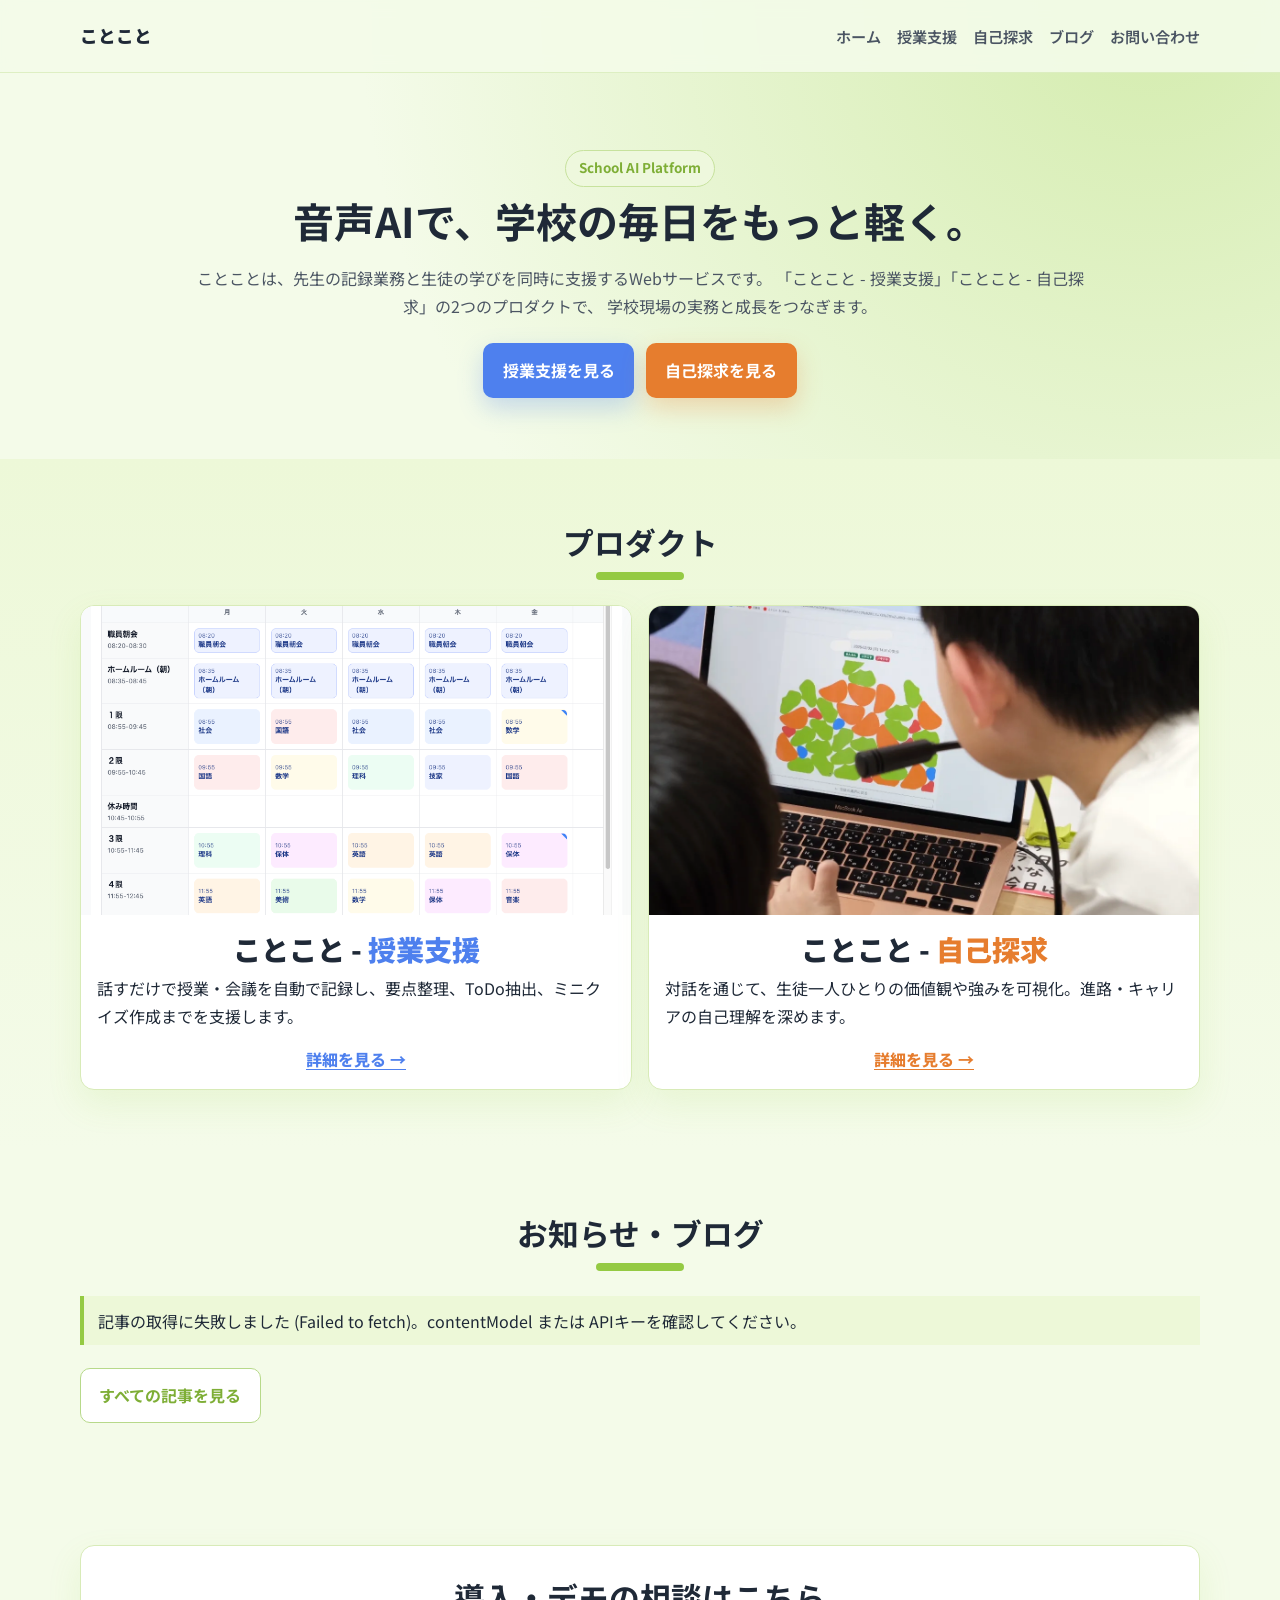
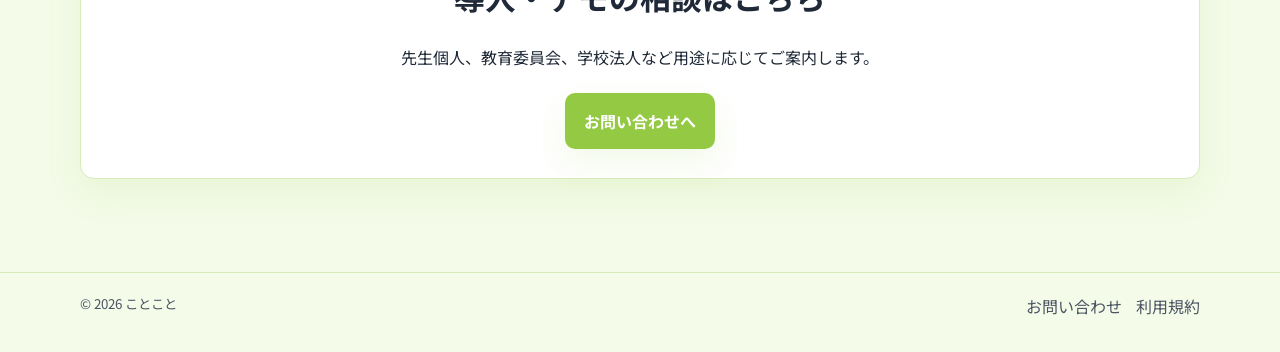
==== index.html @ 20819197 "イラストを埋め込み" ====
<!DOCTYPE html>
<html lang="ja">
  <head>
    <meta charset="UTF-8" />
    <meta name="viewport" content="width=device-width, initial-scale=1.0" />
    <title>ことこと | 音声AIによる学校・授業支援</title>
    <meta
      name="description"
      content="ことことは、学校・授業運営を支援する音声AIサービスです。授業支援と自己探求の2つのプロダクトを提供しています。"
    />
    <link rel="preconnect" href="https://fonts.googleapis.com" />
    <link rel="preconnect" href="https://fonts.gstatic.com" crossorigin />
    <link
      href="https://fonts.googleapis.com/css2?family=Noto+Sans+JP:wght@400;500;700;900&display=swap"
      rel="stylesheet"
    />
    <link rel="stylesheet" href="assets/css/style.css" />
  </head>
  <body class="page-top">
    <header class="site-header">
      <div class="container header-inner">
        <a class="logo" href="index.html">ことこと</a>
        <button class="nav-toggle" type="button" data-nav-toggle>MENU</button>
        <nav class="site-nav" data-nav>
          <a href="index.html">ホーム</a>
          <a href="products-teachers.html">授業支援</a>
          <a href="products-self-discovery.html">自己探求</a>
          <a href="blog.html">ブログ</a>
          <a href="contact.html">お問い合わせ</a>
        </nav>
      </div>
    </header>

    <main>
      <section class="hero">
        <div class="container hero-grid hero-single">
          <div class="reveal">
            <span class="badge">School AI Platform</span>
            <h1>音声AIで、学校の毎日をもっと軽く。</h1>
            <p>
              ことことは、先生の記録業務と生徒の学びを同時に支援するWebサービスです。
              「ことこと - 授業支援」「ことこと - 自己探求」の2つのプロダクトで、
              学校現場の実務と成長をつなぎます。
            </p>
            <div class="actions">
              <a class="btn btn-hero-teachers" href="products-teachers.html">授業支援を見る</a>
              <a class="btn btn-hero-self" href="products-self-discovery.html">自己探求を見る</a>
            </div>
          </div>
        </div>
      </section>

      <section class="section section-soft">
        <div class="container">
          <h2 class="reveal">プロダクト</h2>
          <div class="grid-2 product-grid">
            <article class="product-card reveal">
              <img src="assets/img/jugyo_001.png" alt="ことこと 授業支援" loading="lazy" />
              <h3>ことこと - <span class="title-teachers">授業支援</span></h3>
              <p>
                話すだけで授業・会議を自動で記録し、要点整理、ToDo抽出、ミニクイズ作成までを支援します。
              </p>
              <a class="product-link product-link-teachers" href="products-teachers.html">詳細を見る →</a>
            </article>
            <article class="product-card reveal">
              <img src="assets/img/tankyu_001.png" alt="ことこと 自己探求" loading="lazy" />
              <h3>ことこと - <span class="title-self">自己探求</span></h3>
              <p>
                対話を通じて、生徒一人ひとりの価値観や強みを可視化。進路・キャリアの自己理解を深めます。
              </p>
              <a class="product-link product-link-self" href="products-self-discovery.html">詳細を見る →</a>
            </article>
          </div>
        </div>
      </section>

      <section class="section">
        <div class="container">
          <h2 class="reveal">お知らせ・ブログ</h2>
          <div class="notice" id="blog-status">記事を読み込み中です...</div>
          <div class="blog-list" id="blog-list" data-limit="3"></div>
          <div class="actions reveal">
            <a class="btn btn-line" href="blog.html">すべての記事を見る</a>
          </div>
        </div>
      </section>

      <section class="section">
        <div class="container cta-box reveal">
          <h2>導入・デモの相談はこちら</h2>
          <p>先生個人、教育委員会、学校法人など用途に応じてご案内します。</p>
          <div class="actions" style="justify-content:center;">
            <a class="btn btn-primary" href="contact.html">お問い合わせへ</a>
          </div>
        </div>
      </section>
    </main>

    <footer class="site-footer">
      <div class="container footer-grid">
        <small>© <span data-year></span> ことこと</small>
        <div class="footer-links">
          <a href="contact.html">お問い合わせ</a>
          <a href="terms.html">利用規約</a>
        </div>
      </div>
    </footer>

    <script src="assets/js/config.js"></script>
    <script src="assets/js/main.js"></script>
    <script src="assets/js/blog.js"></script>
  </body>
</html>
---- assets/css/style.css ----
:root {
  --bg: #f4fbe9;
  --bg-soft: #edf8d8;
  --surface: #ffffff;
  --text: #1f2937;
  --muted: #4b5563;
  --primary: #94ca43;
  --primary-strong: #7eae36;
  --line: #d8ebb8;
  --accent-rgb: 148, 202, 67;
  --hero-glow: #d4ecae;
  --header-border: rgba(var(--accent-rgb), 0.22);
  --header-bg: rgba(244, 251, 233, 0.92);
  --button-line-border: #b7d98a;
  --badge-border: #c7e29d;
  --badge-bg: #eef8dd;
  --pill-border: #cde5ab;
  --pill-bg: #f2f9e5;
  --embed-border: #bddf91;
  --embed-bg: #f4faea;
  --card-hover-border: #aace79;
  --notice-bg: #edf8d8;
  --nav-panel-bg: #fbfef5;
  --shadow: 0 14px 34px rgba(var(--accent-rgb), 0.12);
  --radius: 14px;
}

body.page-teachers {
  --bg: #eef4ff;
  --bg-soft: #e4edff;
  --primary: #4e80ee;
  --primary-strong: #3e69c4;
  --line: #cfe0ff;
  --accent-rgb: 78, 128, 238;
  --hero-glow: #d4e2ff;
  --header-border: rgba(var(--accent-rgb), 0.22);
  --header-bg: rgba(238, 244, 255, 0.92);
  --button-line-border: #afc8fa;
  --badge-border: #b7cdf9;
  --badge-bg: #eaf1ff;
  --pill-border: #bcd0f8;
  --pill-bg: #f0f5ff;
  --embed-border: #a9c2f5;
  --embed-bg: #f2f7ff;
  --card-hover-border: #8db0f4;
  --notice-bg: #e8f0ff;
  --nav-panel-bg: #f7faff;
}

body.page-self {
  --bg: #fff3e8;
  --bg-soft: #ffe9d5;
  --primary: #e67d2e;
  --primary-strong: #c8661e;
  --line: #f5cfb0;
  --accent-rgb: 230, 125, 46;
  --hero-glow: #ffd8b5;
  --header-border: rgba(var(--accent-rgb), 0.24);
  --header-bg: rgba(255, 243, 232, 0.92);
  --button-line-border: #f0b98b;
  --badge-border: #f2bc8f;
  --badge-bg: #ffeddc;
  --pill-border: #f2c49d;
  --pill-bg: #fff5ea;
  --embed-border: #efb786;
  --embed-bg: #fff7ef;
  --card-hover-border: #eda569;
  --notice-bg: #ffefdf;
  --nav-panel-bg: #fffbf7;
}

* {
  box-sizing: border-box;
}

html,
body {
  margin: 0;
  padding: 0;
}

body {
  font-family: "Noto Sans JP", sans-serif;
  color: var(--text);
  background: radial-gradient(circle at 90% 0%, var(--hero-glow) 0, transparent 35%), var(--bg);
  line-height: 1.75;
}

a {
  color: inherit;
  text-decoration: none;
}

img {
  max-width: 100%;
  display: block;
}

.container {
  width: min(1120px, 92vw);
  margin: 0 auto;
}

.site-header {
  position: sticky;
  top: 0;
  z-index: 100;
  border-bottom: 1px solid var(--header-border);
  background: var(--header-bg);
  backdrop-filter: blur(8px);
}

.header-inner {
  display: flex;
  align-items: center;
  justify-content: space-between;
  gap: 1rem;
  min-height: 72px;
}

.logo {
  font-weight: 900;
  font-size: 1.1rem;
}

.nav-toggle {
  display: none;
  border: 1px solid var(--line);
  background: var(--surface);
  border-radius: 10px;
  padding: 0.45rem 0.65rem;
}

.site-nav {
  display: flex;
  align-items: center;
  gap: 1rem;
}

.site-nav a {
  color: var(--muted);
  font-weight: 600;
  font-size: 0.95rem;
}

.btn {
  display: inline-flex;
  align-items: center;
  justify-content: center;
  border-radius: 10px;
  font-weight: 700;
  border: 1px solid transparent;
  padding: 0.8rem 1.15rem;
  transition: transform 0.2s ease, background-color 0.2s ease;
}

.btn:hover {
  transform: translateY(-2px);
}

.btn-primary {
  color: #fff;
  background: var(--primary);
  box-shadow: var(--shadow);
}

.btn-primary:hover {
  background: var(--primary-strong);
}

.btn-line {
  color: var(--primary-strong);
  background: var(--surface);
  border-color: var(--button-line-border);
}

.btn-teachers {
  color: #fff;
  background: #4e80ee;
}

.btn-teachers:hover {
  background: #3e69c4;
}

.btn-self {
  color: #fff;
  background: #e67d2e;
}

.btn-self:hover {
  background: #c8661e;
}

.btn-hero-teachers {
  color: #fff;
  background: #4e80ee;
  box-shadow: 0 10px 24px rgba(78, 128, 238, 0.28);
}

.btn-hero-teachers:hover {
  background: #3e69c4;
}

.btn-hero-self {
  color: #fff;
  background: #e67d2e;
  box-shadow: 0 10px 24px rgba(230, 125, 46, 0.28);
}

.btn-hero-self:hover {
  background: #c8661e;
}

.hero {
  padding: 4.8rem 0 3.8rem;
}

.hero-grid {
  display: grid;
  gap: 1.2rem;
  grid-template-columns: 1.2fr 1fr;
  align-items: start;
}

.hero-single {
  grid-template-columns: 1fr;
  justify-items: center;
}

.hero-single > .reveal {
  max-width: 900px;
  text-align: center;
}

.hero-single .actions {
  justify-content: center;
}

.hero h1 {
  margin: 0.4rem 0 0;
  line-height: 1.35;
  font-size: clamp(1.95rem, 3.2vw, 3.2rem);
  text-wrap: balance;
}

.hero-nowrap {
  white-space: nowrap;
}

.hero p {
  color: var(--muted);
}

.badge {
  display: inline-block;
  border: 1px solid var(--badge-border);
  background: var(--badge-bg);
  color: var(--primary-strong);
  border-radius: 999px;
  font-weight: 700;
  font-size: 0.84rem;
  padding: 0.35rem 0.8rem;
}

.hero-card,
.card,
.feature,
.cta-box,
.embed-box,
.blog-card,
.blog-post {
  background: var(--surface);
  border: 1px solid var(--line);
  border-radius: var(--radius);
  box-shadow: var(--shadow);
}

.hero-card {
  padding: 1.3rem;
}

.hero-video {
  align-self: start;
  padding: 0;
  background: transparent;
  border: 0;
  box-shadow: none;
}

.video-frame {
  position: relative;
  width: 100%;
  aspect-ratio: 16 / 9;
  border-radius: 14px;
  overflow: hidden;
  background: #000;
  box-shadow: var(--shadow);
}

.video-frame iframe {
  width: 100%;
  height: 100%;
  border: 0;
}

.hero-list,
.check-list {
  margin: 0;
  padding: 0;
  list-style: none;
  display: grid;
  gap: 0.45rem;
}

.hero-list li,
.check-list li {
  padding-left: 1.5rem;
  position: relative;
}

.hero-list li::before,
.check-list li::before {
  content: "✔";
  color: var(--primary);
  font-weight: 900;
  position: absolute;
  left: 0;
}

.actions {
  display: flex;
  flex-wrap: wrap;
  gap: 0.75rem;
  margin-top: 1.4rem;
}

.section {
  padding: 3.8rem 0;
}

.section-soft {
  background: linear-gradient(180deg, var(--bg-soft), var(--bg));
}

.section h2 {
  margin-top: 0;
  line-height: 1.4;
  font-size: clamp(1.35rem, 2.4vw, 2rem);
}

h2.reveal,
h2.reveal.show {
  text-align: center;
}

h2.reveal::after,
h2.reveal.show::after {
  content: "";
  display: block;
  width: 88px;
  height: 8px;
  margin: 0.55rem auto 0;
  border-radius: 999px;
  background: var(--primary);
}

.grid-3 {
  display: grid;
  grid-template-columns: repeat(3, minmax(0, 1fr));
  gap: 0.9rem;
}

.grid-2 {
  display: grid;
  grid-template-columns: repeat(2, minmax(0, 1fr));
  gap: 1rem;
}

.card,
.feature {
  padding: 1rem;
}

.burden-grid {
  display: grid;
  grid-template-columns: repeat(3, minmax(0, 1fr));
  gap: 0.9rem;
}

.burden-card {
  text-align: center;
}

.burden-illust-frame {
  width: 100%;
  aspect-ratio: 4 / 3;
  margin: 0.2rem auto 0.9rem;
  border-radius: 12px;
  display: grid;
  place-items: center;
  border: 1px dashed var(--pill-border);
  background: var(--pill-bg);
  color: var(--muted);
  font-size: 0.8rem;
  letter-spacing: 0.06em;
  text-transform: uppercase;
}

.burden-illust-frame img {
  width: 100%;
  height: 100%;
  object-fit: contain;
  border-radius: 12px;
}

.burden-card h3 {
  margin: 0 0 0.45rem;
  font-size: 1.22rem;
}

.burden-card p {
  margin: 0;
  color: var(--muted);
  line-height: 1.7;
  text-align: left;
}

.solution-list {
  margin-top: 1.1rem;
  display: grid;
  gap: 1.4rem;
}

.solution-item {
  display: grid;
  grid-template-columns: minmax(0, 1fr) minmax(0, 1fr);
  gap: 1rem;
  align-items: stretch;
}

.solution-copy {
  position: relative;
  height: 100%;
  min-width: 0;
  display: flex;
  flex-direction: column;
  justify-content: center;
  padding: 1.2rem 1rem 1rem;
  overflow: hidden;
}

.solution-no {
  position: absolute;
  top: -0.35rem;
  left: 0.85rem;
  font-size: 4.2rem;
  line-height: 1;
  font-weight: 800;
  color: rgba(var(--accent-rgb), 0.16);
  letter-spacing: 0.02em;
}

.solution-copy h3 {
  margin: 3rem 0 0.55rem;
  font-size: 1.52rem;
  line-height: 1.4;
  writing-mode: horizontal-tb;
}

.solution-copy p {
  margin: 0;
  color: var(--muted);
  line-height: 1.75;
  writing-mode: horizontal-tb;
}

.solution-visual {
  width: 100%;
  aspect-ratio: 16 / 10;
  border-radius: 14px;
  border: 1px dashed var(--pill-border);
  background: var(--pill-bg);
  color: var(--muted);
  font-size: 0.82rem;
  letter-spacing: 0.06em;
  text-transform: uppercase;
  display: grid;
  place-items: center;
}

.solution-visual img {
  width: 100%;
  height: 100%;
  object-fit: contain;
  border-radius: 14px;
}

.design-point {
  position: relative;
  background: var(--surface);
  border: 1px solid var(--line);
  border-radius: 18px;
  box-shadow: 0 14px 36px rgba(var(--accent-rgb), 0.15);
  padding: 2.2rem 1.4rem 1.5rem;
  overflow: hidden;
}

.corner-ribbon {
  position: absolute;
  left: -26px;
  top: 10px;
  width: 130px;
  height: 18px;
  transform: rotate(-45deg);
  background: linear-gradient(90deg, rgba(var(--accent-rgb), 0.55), rgba(var(--accent-rgb), 0.2));
  opacity: 0.9;
}

.point-label {
  margin: 0;
  text-align: center;
  color: var(--primary);
  font-weight: 700;
}

.point-label::before {
  content: "●";
  font-size: 0.86rem;
  margin-right: 0.35rem;
}

.design-point h2 {
  text-align: center;
  margin: 0.2rem 0 0.45rem;
}

.point-sub {
  text-align: center;
  color: var(--muted);
  margin: 0 0 1.5rem;
}

.point-grid {
  display: grid;
  grid-template-columns: repeat(2, minmax(0, 1fr));
  gap: 0.9rem;
}

.point-col {
  display: grid;
  gap: 0.6rem;
}

.point-head {
  margin: 0;
  border: 2px solid #6e737a;
  border-radius: 10px;
  padding: 0.72rem 0.8rem;
  text-align: center;
  font-weight: 700;
  color: #2f3640;
  background: #fff;
}

.point-head-strong {
  border-color: var(--primary);
  color: var(--primary);
}

.point-list {
  list-style: none;
  margin: 0;
  padding: 0.85rem 0.9rem;
  background: #f7f9fc;
  border-radius: 10px;
  display: grid;
  gap: 0.52rem;
}

.point-list li {
  position: relative;
  padding-left: 1.55rem;
}

.point-list-caution li::before,
.point-list-safe li::before {
  position: absolute;
  left: 0;
  top: 0.02rem;
  font-weight: 800;
}

.point-list-caution li::before {
  content: "×";
  color: #6b7280;
}

.point-list-safe li::before {
  content: "○";
  color: var(--primary);
}

.voice-grid {
  display: grid;
  grid-template-columns: repeat(3, minmax(0, 1fr));
  gap: 0.95rem;
}

.voice-card {
  background: #f7f9fc;
  border: 1px solid #e4ebf7;
  border-radius: 16px;
  padding: 1.15rem 1rem;
}

.voice-card:nth-child(4) {
  grid-column: 1 / 2;
}

.voice-card:nth-child(5) {
  grid-column: 3 / 4;
}

.voice-text {
  margin: 0;
  font-size: 1.02rem;
  line-height: 1.7;
  font-weight: 700;
}

.voice-profile {
  margin-top: 0.95rem;
  display: flex;
  align-items: center;
  gap: 0.65rem;
}

.voice-avatar {
  width: 54px;
  height: 54px;
  border-radius: 50%;
  background: #fff;
  border: 1px solid #d8e2f2;
  display: grid;
  place-items: center;
  font-size: 1.65rem;
}

.voice-role,
.voice-name {
  margin: 0;
}

.voice-role {
  font-weight: 700;
}

.voice-name {
  color: var(--primary);
}

.workshop-block {
  margin-top: 1.2rem;
}

.workshop-head {
  margin: 0 0 0.6rem;
  font-size: 1.25rem;
  color: var(--primary-strong);
  text-align: left;
}

.workshop-image-grid {
  display: grid;
  grid-template-columns: repeat(3, minmax(0, 1fr));
  gap: 0.8rem;
}

.workshop-image-frame {
  width: 100%;
  aspect-ratio: 4 / 3;
  border-radius: 12px;
  border: 1px dashed var(--pill-border);
  background: var(--pill-bg);
  color: var(--muted);
  display: grid;
  place-items: center;
  text-transform: uppercase;
  letter-spacing: 0.05em;
  font-size: 0.78rem;
}

.workshop-image-frame img {
  width: 100%;
  height: 100%;
  object-fit: cover;
  border-radius: 12px;
}

.product-grid {
  align-items: stretch;
}

.product-card {
  background: var(--surface);
  border: 1px solid var(--line);
  border-radius: var(--radius);
  box-shadow: var(--shadow);
  overflow: hidden;
}

.product-card img {
  width: 100%;
  aspect-ratio: 16 / 9;
  object-fit: cover;
}

.product-card h3,
.product-card p,
.product-card .product-link {
  margin-left: 1rem;
  margin-right: 1rem;
}

.product-card h3 {
  margin-top: 0.9rem;
  margin-bottom: 0.4rem;
  font-size: clamp(1.45rem, 2.2vw, 2rem);
  line-height: 1.35;
  font-weight: 900;
  text-align: center;
}

.product-card p {
  margin-top: 0;
  margin-bottom: 0.9rem;
}

.product-card .product-link {
  display: block;
  width: fit-content;
  margin-left: auto;
  margin-right: auto;
  margin-bottom: 1rem;
  font-weight: 800;
  text-decoration: underline;
  text-underline-offset: 3px;
}

.product-link-teachers {
  color: #4e80ee;
}

.product-link-self {
  color: #e67d2e;
}

.title-teachers {
  color: #4e80ee;
}

.title-self {
  color: #e67d2e;
}

.highlight {
  color: var(--primary-strong);
  font-weight: 800;
}

.pills {
  display: flex;
  flex-wrap: wrap;
  gap: 0.55rem;
}

.pill {
  border: 1px solid var(--pill-border);
  background: var(--pill-bg);
  border-radius: 999px;
  padding: 0.4rem 0.8rem;
  font-weight: 600;
  font-size: 0.93rem;
}

.faq-list {
  display: grid;
  gap: 0.8rem;
}

.faq-item {
  padding: 1rem;
}

.faq-item h3 {
  margin: 0;
  font-size: 1rem;
}

.faq-item p {
  margin: 0.6rem 0 0;
  color: var(--muted);
}

.cta-box {
  text-align: center;
  padding: 1.8rem 1rem;
}

.embed-box {
  padding: 1rem;
}

.embed-placeholder {
  border: 1px dashed var(--embed-border);
  border-radius: 10px;
  padding: 1rem;
  background: var(--embed-bg);
  color: var(--muted);
}

.blog-layout {
  display: grid;
  grid-template-columns: 2fr 1fr;
  gap: 1rem;
}

.blog-list {
  display: grid;
  gap: 0.65rem;
}

.blog-card {
  padding: 0.78rem 0.9rem;
}

.blog-card-link {
  display: block;
  transition: transform 0.2s ease, box-shadow 0.2s ease, border-color 0.2s ease;
}

.blog-card-link:hover,
.blog-card-link:focus-visible {
  transform: translateY(-2px);
  border-color: var(--card-hover-border);
  box-shadow: 0 16px 30px rgba(var(--accent-rgb), 0.16);
}

.blog-card h3 {
  margin: 0.22rem 0 0.18rem;
}

.blog-card p {
  margin: 0;
}

.blog-meta {
  color: var(--muted);
  font-size: 0.88rem;
  display: flex;
  align-items: center;
  gap: 0.5rem;
  flex-wrap: wrap;
}

.category-badge {
  display: inline-flex;
  align-items: center;
  justify-content: center;
  padding: 0.16rem 0.56rem;
  border-radius: 6px;
  background: #c39000;
  color: #fff;
  font-weight: 700;
  font-size: 0.8rem;
  line-height: 1.4;
}

.category-badge.is-news {
  background: #c39000;
}

.category-badge.is-class-improvement {
  background: #2f7d35;
}

.category-badge.is-self-discovery {
  background: #216cae;
}

.category-badge.is-default {
  background: #7f7f7f;
}

.blog-page {
  padding-top: 2.4rem;
  padding-bottom: 2.4rem;
}

.blog-post {
  padding: 1.3rem;
}

.blog-post-content img {
  margin: 1rem 0;
  border-radius: 10px;
}

.blog-post-content h2,
.blog-post-content h3 {
  line-height: 1.5;
}

.notice {
  border-left: 4px solid var(--primary);
  padding: 0.65rem 0.85rem;
  background: var(--notice-bg);
}

.reveal {
  opacity: 0;
  transform: translateY(15px);
  transition: opacity 0.5s ease, transform 0.5s ease;
}

.reveal.show {
  opacity: 1;
  transform: translateY(0);
}

.site-footer {
  margin-top: 2rem;
  border-top: 1px solid var(--line);
  padding: 1.2rem 0 2rem;
  color: var(--muted);
}

.footer-grid {
  display: flex;
  justify-content: space-between;
  flex-wrap: wrap;
  gap: 0.8rem;
}

.footer-links {
  display: flex;
  gap: 0.9rem;
  flex-wrap: wrap;
}

.terms-wrap {
  background: var(--surface);
  border: 1px solid var(--line);
  border-radius: 16px;
  box-shadow: var(--shadow);
  padding: 1.4rem 1rem;
}

.terms-wrap h1 {
  margin-top: 0;
}

.terms-heading {
  margin-top: 1.5rem;
  margin-bottom: 0.55rem;
  font-size: 1.1rem;
}

.terms-wrap p,
.terms-wrap li {
  color: var(--text);
}

.terms-wrap ol {
  margin-top: 0.4rem;
  padding-left: 1.25rem;
}

.terms-wrap li + li {
  margin-top: 0.35rem;
}

@media (max-width: 900px) {
  .hero-grid,
  .grid-2,
  .grid-3,
  .burden-grid,
  .solution-item,
  .point-grid,
  .voice-grid,
  .workshop-image-grid,
  .blog-layout {
    grid-template-columns: 1fr;
  }

  .voice-card:nth-child(4),
  .voice-card:nth-child(5) {
    grid-column: auto;
  }

  .site-nav {
    position: absolute;
    right: 4vw;
    top: 64px;
    min-width: 220px;
    background: var(--nav-panel-bg);
    border: 1px solid var(--line);
    border-radius: 12px;
    box-shadow: var(--shadow);
    padding: 0.8rem;
    display: none;
    flex-direction: column;
    align-items: flex-start;
  }

  .site-nav.open {
    display: flex;
  }

  .nav-toggle {
    display: inline-flex;
  }

  .hero-nowrap {
    white-space: normal;
  }
}
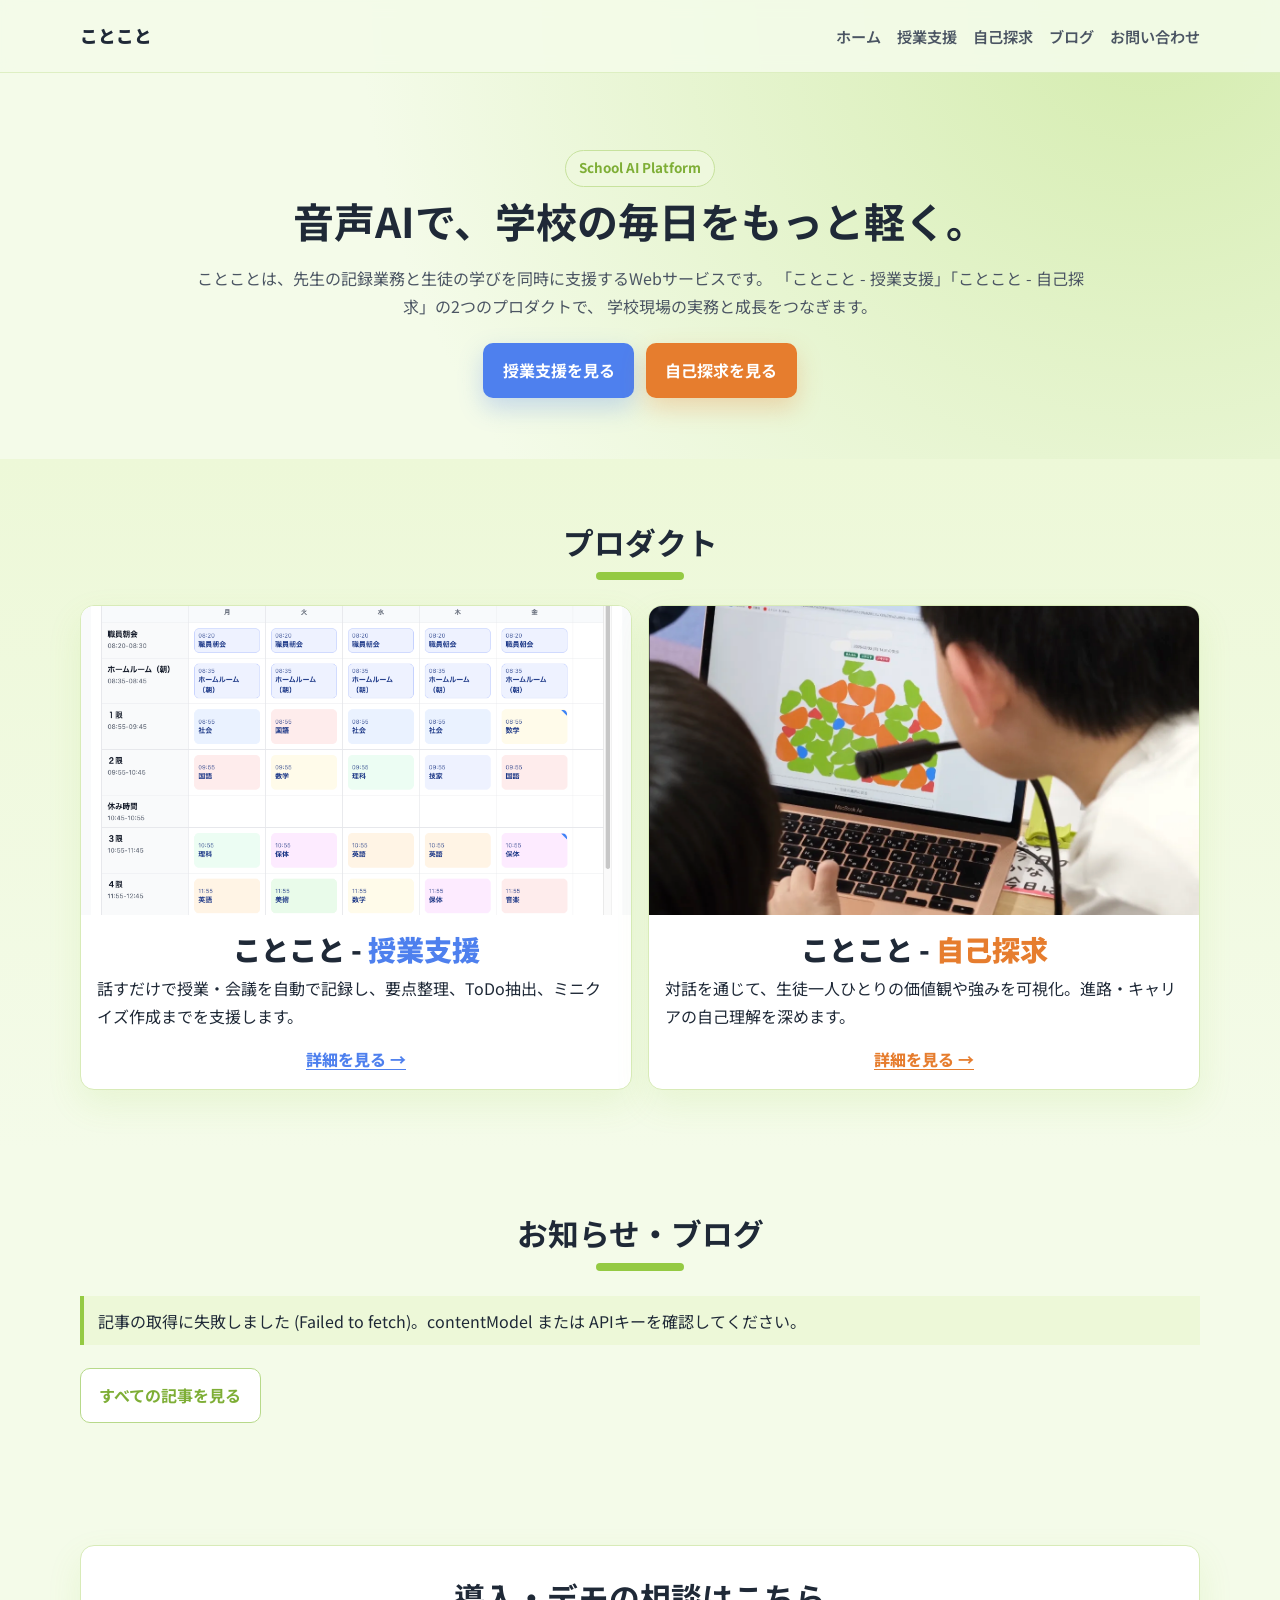
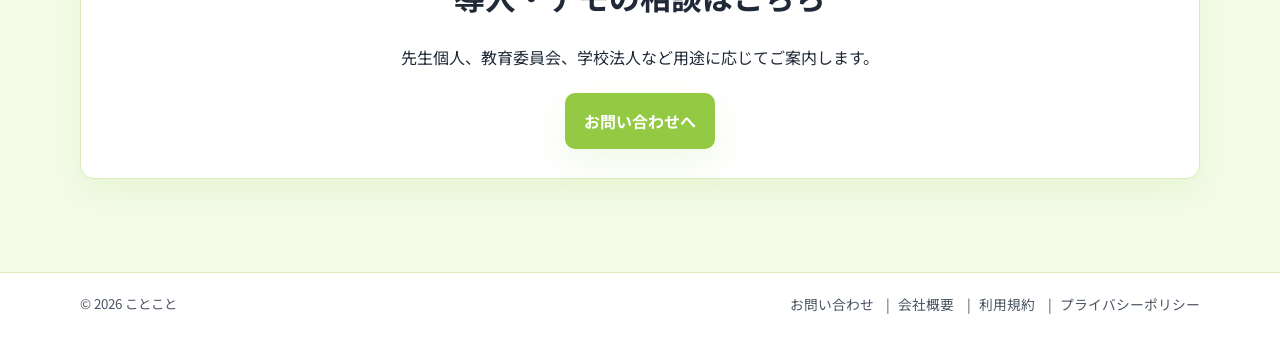
==== commit f2e49989: "Update site structure, policy links, and product page content" ====
--- a/index.html
+++ b/index.html
@@ -101,7 +101,9 @@
         <small>© <span data-year></span> ことこと</small>
         <div class="footer-links">
           <a href="contact.html">お問い合わせ</a>
+          <a href="https://www.137.co.jp/aboutus/" target="_blank" rel="noopener noreferrer">会社概要</a>
           <a href="terms.html">利用規約</a>
+          <a href="https://www.137.co.jp/j/privacy" target="_blank" rel="noopener noreferrer">プライバシーポリシー</a>
         </div>
       </div>
     </footer>
--- a/assets/css/style.css
+++ b/assets/css/style.css
@@ -932,6 +932,7 @@
 .site-footer {
   margin-top: 2rem;
   border-top: 1px solid var(--line);
+  background: #ffffff;
   padding: 1.2rem 0 2rem;
   color: var(--muted);
 }
@@ -947,6 +948,23 @@
   display: flex;
   gap: 0.9rem;
   flex-wrap: wrap;
+}
+
+.footer-links a {
+  font-size: 0.86rem;
+  position: relative;
+}
+
+.footer-links a + a {
+  padding-left: 0.75rem;
+  margin-left: -0.1rem;
+}
+
+.footer-links a + a::before {
+  content: "|";
+  position: absolute;
+  left: 0;
+  color: var(--muted);
 }
 
 .terms-wrap {
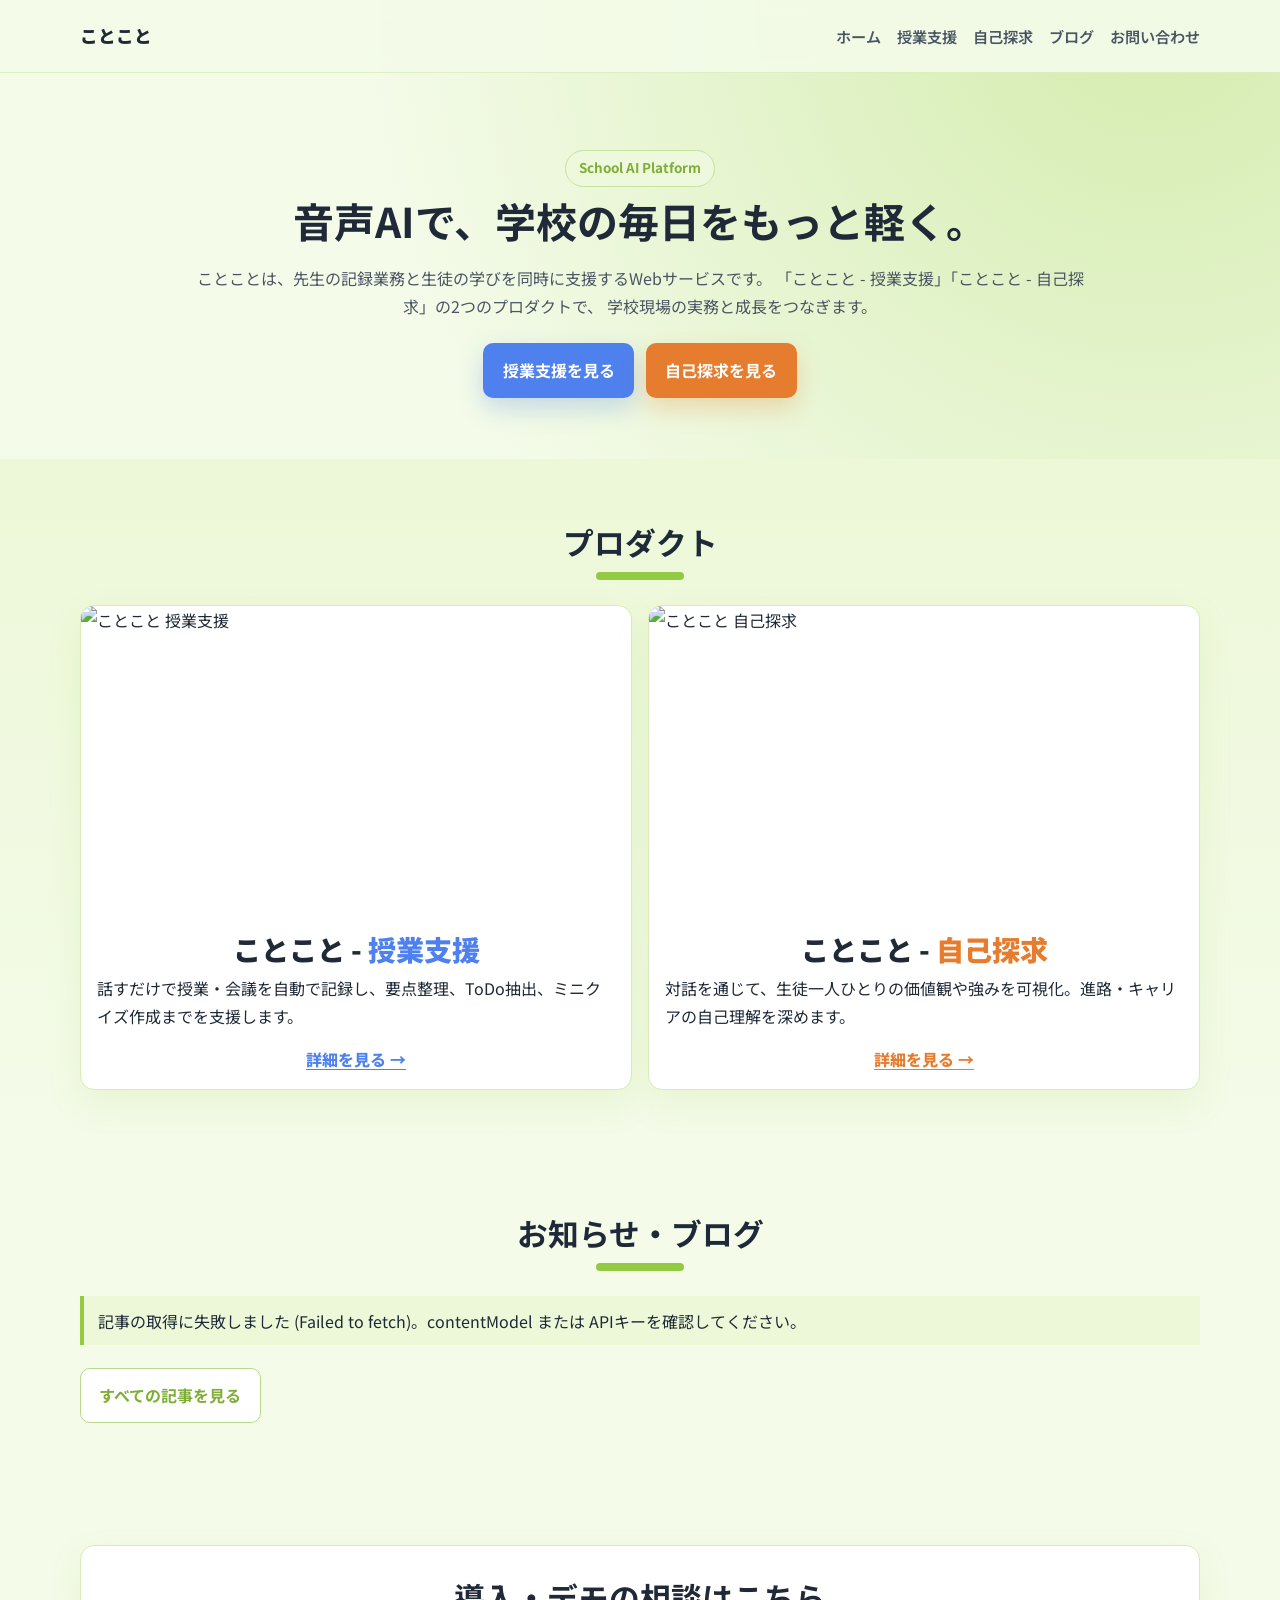
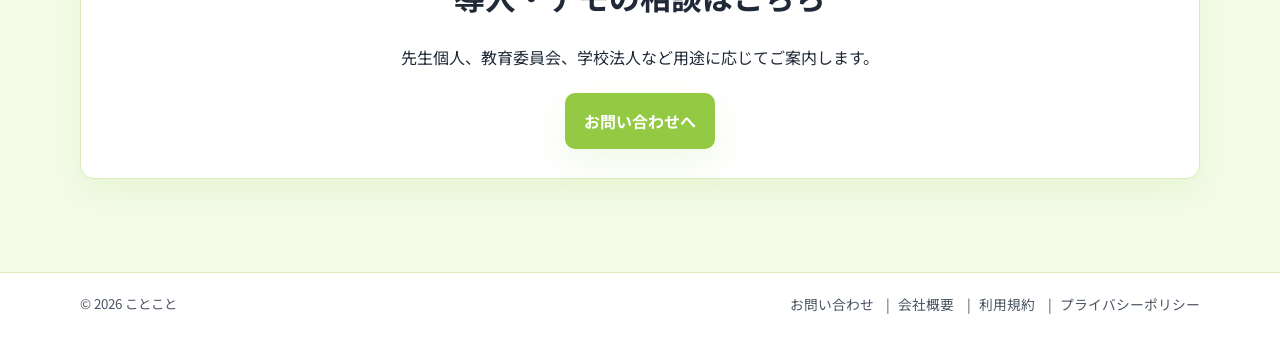
==== commit e5b554a6: "画像をs3保管に変更" ====
--- a/index.html
+++ b/index.html
@@ -55,7 +55,7 @@
           <h2 class="reveal">プロダクト</h2>
           <div class="grid-2 product-grid">
             <article class="product-card reveal">
-              <img src="assets/img/jugyo_001.png" alt="ことこと 授業支援" loading="lazy" />
+              <img src="https://kotokoto-website-public.s3.ap-northeast-1.amazonaws.com/assets/img/jugyo/jugyo_001.png" alt="ことこと 授業支援" loading="lazy" />
               <h3>ことこと - <span class="title-teachers">授業支援</span></h3>
               <p>
                 話すだけで授業・会議を自動で記録し、要点整理、ToDo抽出、ミニクイズ作成までを支援します。
@@ -63,7 +63,7 @@
               <a class="product-link product-link-teachers" href="products-teachers.html">詳細を見る →</a>
             </article>
             <article class="product-card reveal">
-              <img src="assets/img/tankyu_001.png" alt="ことこと 自己探求" loading="lazy" />
+              <img src="https://kotokoto-website-public.s3.ap-northeast-1.amazonaws.com/assets/img/tankyu/tankyu_001.png" alt="ことこと 自己探求" loading="lazy" />
               <h3>ことこと - <span class="title-self">自己探求</span></h3>
               <p>
                 対話を通じて、生徒一人ひとりの価値観や強みを可視化。進路・キャリアの自己理解を深めます。
--- a/assets/css/style.css
+++ b/assets/css/style.css
@@ -23,6 +23,7 @@
   --nav-panel-bg: #fbfef5;
   --shadow: 0 14px 34px rgba(var(--accent-rgb), 0.12);
   --radius: 14px;
+  --accent-green: #93cb41;
 }
 
 body.page-teachers {
@@ -52,6 +53,7 @@
   --bg-soft: #ffe9d5;
   --primary: #e67d2e;
   --primary-strong: #c8661e;
+  --self-accent-green: #93cb41;
   --line: #f5cfb0;
   --accent-rgb: 230, 125, 46;
   --hero-glow: #ffd8b5;
@@ -252,6 +254,94 @@
   color: var(--muted);
 }
 
+.self-video-hero {
+  position: relative;
+  padding: 0;
+  min-height: clamp(360px, 62vw, 760px);
+  overflow: hidden;
+  background: #000;
+}
+
+.self-video-bg,
+.self-video-shade {
+  position: absolute;
+  inset: 0;
+}
+
+.self-video-bg iframe {
+  position: absolute;
+  left: 50%;
+  top: 50%;
+  width: 100vw;
+  height: 56.25vw;
+  min-width: 177.78vh;
+  min-height: 100%;
+  transform: translate(-50%, -50%);
+  border: 0;
+  pointer-events: none;
+}
+
+.self-video-shade {
+  background:
+    linear-gradient(90deg, rgba(0, 0, 0, 0.2) 0%, rgba(0, 0, 0, 0.12) 35%, rgba(0, 0, 0, 0.22) 100%),
+    linear-gradient(0deg, rgba(0, 0, 0, 0.08), rgba(0, 0, 0, 0.08));
+}
+
+.self-video-content {
+  position: relative;
+  z-index: 1;
+  min-height: inherit;
+  display: flex;
+  align-items: flex-start;
+  justify-content: flex-start;
+  padding-top: clamp(1.1rem, 3vw, 2rem);
+}
+
+.self-video-logo-wrap {
+  width: clamp(220px, 36vw, 520px);
+}
+
+.self-video-logo-wrap img {
+  width: 100%;
+  height: auto;
+}
+
+.adoption-banner {
+  margin-top: -0.6rem;
+  padding-bottom: 1.4rem;
+}
+
+.adoption-banner-inner {
+  background: var(--self-accent-green, #93cb41);
+  color: #fff;
+  border-radius: 12px;
+  padding: 0.95rem 1.15rem;
+  display: grid;
+  grid-template-columns: auto 1fr;
+  gap: 1rem;
+  align-items: center;
+  box-shadow: 0 10px 22px rgba(147, 203, 65, 0.25);
+}
+
+.adoption-banner-label {
+  margin: 0;
+  font-weight: 900;
+  font-size: 1.05rem;
+  letter-spacing: 0.03em;
+  white-space: nowrap;
+}
+
+.adoption-banner-text {
+  margin: 0;
+  font-weight: 700;
+  line-height: 1.65;
+  font-size: 1.02rem;
+  color: var(--primary);
+  background: #fff;
+  border-radius: 10px;
+  padding: 0.45rem 0.8rem;
+}
+
 .badge {
   display: inline-block;
   border: 1px solid var(--badge-border);
@@ -339,8 +429,16 @@
   padding: 3.8rem 0;
 }
 
+#cases-section {
+  background: #fff;
+}
+
 .section-soft {
   background: linear-gradient(180deg, var(--bg-soft), var(--bg));
+}
+
+.faq-section {
+  background: #fff;
 }
 
 .section h2 {
@@ -806,6 +904,51 @@
 .cta-box {
   text-align: center;
   padding: 1.8rem 1rem;
+}
+
+.beta-cta {
+  background: var(--accent-green);
+  border-color: transparent;
+  color: #fff;
+}
+
+.beta-cta h2,
+.beta-cta p {
+  color: #fff;
+}
+
+.beta-lead {
+  margin-bottom: 0.9rem;
+}
+
+.beta-points {
+  list-style: none;
+  margin: 0 0 1rem;
+  padding: 0;
+  display: flex;
+  gap: 0.55rem;
+  flex-wrap: wrap;
+  justify-content: center;
+}
+
+.beta-points li {
+  padding: 0.35rem 0.7rem;
+  border-radius: 999px;
+  background: rgba(255, 255, 255, 0.2);
+  border: 1px solid rgba(255, 255, 255, 0.36);
+  color: #fff;
+  font-weight: 700;
+  font-size: 0.9rem;
+}
+
+.beta-cta .btn-line {
+  border-color: rgba(255, 255, 255, 0.65);
+  color: #fff;
+  background: transparent;
+}
+
+.beta-cta .btn-line:hover {
+  background: rgba(255, 255, 255, 0.12);
 }
 
 .embed-box {
@@ -912,6 +1055,87 @@
   line-height: 1.5;
 }
 
+.case-list {
+  display: grid;
+  grid-template-columns: repeat(3, minmax(0, 1fr));
+  gap: 1rem;
+}
+
+.case-card {
+  background: #fff;
+  border: 1px solid var(--line);
+  border-radius: var(--radius);
+  box-shadow: var(--shadow);
+  padding: 0;
+  overflow: hidden;
+}
+
+.case-link {
+  display: block;
+  height: 100%;
+}
+
+.case-image-wrap {
+  width: 100%;
+  aspect-ratio: 16 / 10;
+  background: var(--pill-bg);
+}
+
+.case-image-wrap img {
+  width: 100%;
+  height: 100%;
+  object-fit: cover;
+}
+
+.case-image-placeholder {
+  width: 100%;
+  height: 100%;
+  display: grid;
+  place-items: center;
+  border: 1px dashed var(--pill-border);
+  color: var(--muted);
+  font-size: 0.8rem;
+  letter-spacing: 0.08em;
+}
+
+.case-body {
+  padding: 0.9rem 0.95rem 1rem;
+}
+
+.case-type {
+  display: inline-flex;
+  align-items: center;
+  justify-content: center;
+  border-radius: 999px;
+  padding: 0.16rem 0.58rem;
+  background: rgba(var(--accent-rgb), 0.14);
+  color: var(--primary-strong);
+  font-size: 0.77rem;
+  font-weight: 700;
+  margin-bottom: 0.45rem;
+}
+
+.case-body h3 {
+  margin: 0;
+  font-size: 1.28rem;
+  line-height: 1.5;
+}
+
+.case-body p {
+  margin: 0.45rem 0 0;
+  color: var(--muted);
+  line-height: 1.7;
+}
+
+.case-more {
+  display: inline-block;
+  margin-top: 0.6rem;
+  font-weight: 800;
+  color: var(--primary-strong);
+  text-decoration: underline;
+  text-underline-offset: 3px;
+}
+
 .notice {
   border-left: 4px solid var(--primary);
   padding: 0.65rem 0.85rem;
@@ -1008,7 +1232,8 @@
   .point-grid,
   .voice-grid,
   .workshop-image-grid,
-  .blog-layout {
+  .blog-layout,
+  .case-list {
     grid-template-columns: 1fr;
   }
 
@@ -1043,4 +1268,27 @@
   .hero-nowrap {
     white-space: normal;
   }
-}
+
+  .adoption-banner {
+    margin-top: -0.25rem;
+    padding-bottom: 1rem;
+  }
+
+  .adoption-banner-inner {
+    grid-template-columns: 1fr;
+    gap: 0.45rem;
+    text-align: center;
+  }
+
+  .self-video-hero {
+    min-height: clamp(300px, 72vw, 520px);
+  }
+
+  .self-video-content {
+    padding-top: 0.9rem;
+  }
+
+  .self-video-logo-wrap {
+    width: clamp(190px, 56vw, 320px);
+  }
+}
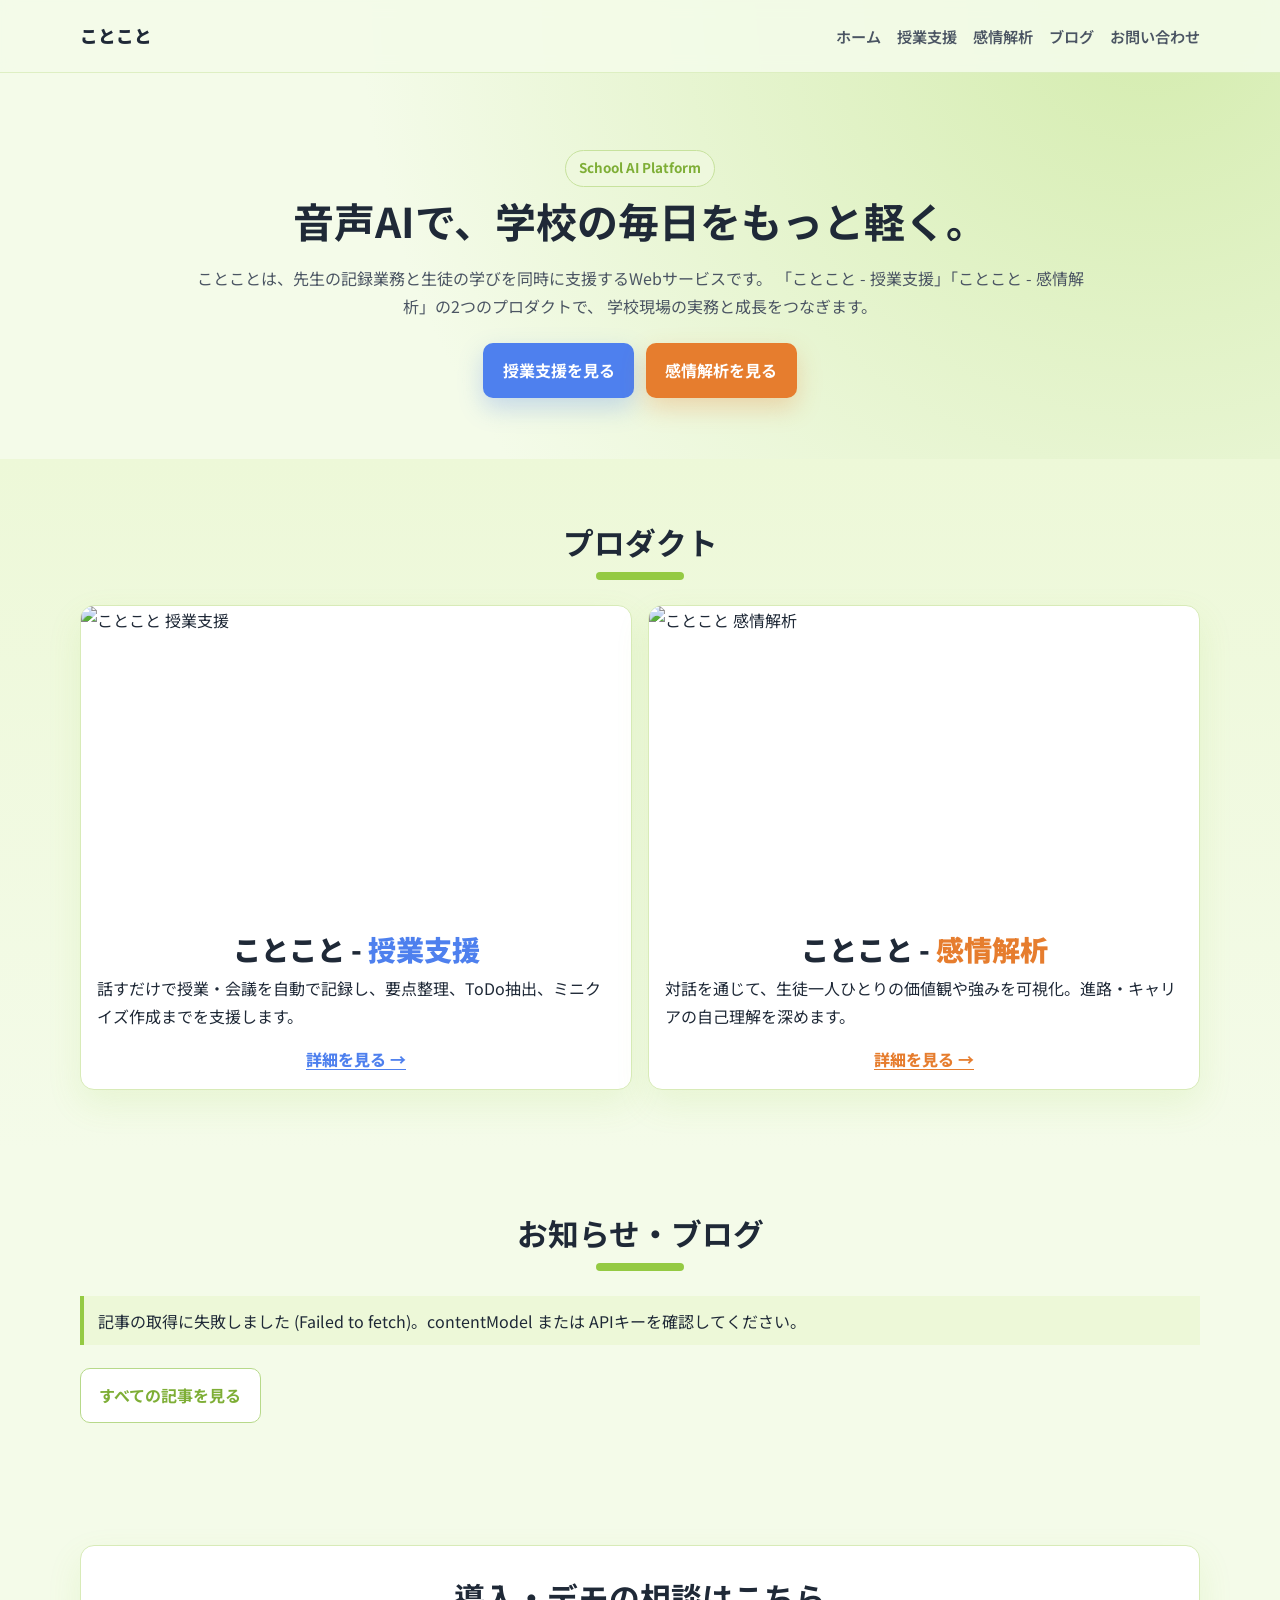
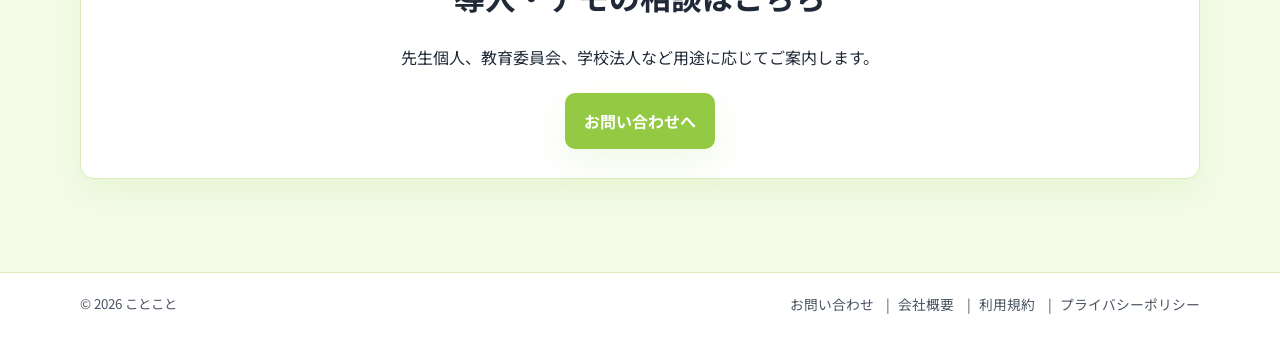
==== commit 7e5fbe95: "自己探求→感情解析に" ====
--- a/index.html
+++ b/index.html
@@ -6,7 +6,7 @@
     <title>ことこと | 音声AIによる学校・授業支援</title>
     <meta
       name="description"
-      content="ことことは、学校・授業運営を支援する音声AIサービスです。授業支援と自己探求の2つのプロダクトを提供しています。"
+      content="ことことは、学校・授業運営を支援する音声AIサービスです。授業支援と感情解析の2つのプロダクトを提供しています。"
     />
     <link rel="preconnect" href="https://fonts.googleapis.com" />
     <link rel="preconnect" href="https://fonts.gstatic.com" crossorigin />
@@ -24,7 +24,7 @@
         <nav class="site-nav" data-nav>
           <a href="index.html">ホーム</a>
           <a href="products-teachers.html">授業支援</a>
-          <a href="products-self-discovery.html">自己探求</a>
+          <a href="products-self-discovery.html">感情解析</a>
           <a href="blog.html">ブログ</a>
           <a href="contact.html">お問い合わせ</a>
         </nav>
@@ -39,12 +39,12 @@
             <h1>音声AIで、学校の毎日をもっと軽く。</h1>
             <p>
               ことことは、先生の記録業務と生徒の学びを同時に支援するWebサービスです。
-              「ことこと - 授業支援」「ことこと - 自己探求」の2つのプロダクトで、
+              「ことこと - 授業支援」「ことこと - 感情解析」の2つのプロダクトで、
               学校現場の実務と成長をつなぎます。
             </p>
             <div class="actions">
               <a class="btn btn-hero-teachers" href="products-teachers.html">授業支援を見る</a>
-              <a class="btn btn-hero-self" href="products-self-discovery.html">自己探求を見る</a>
+              <a class="btn btn-hero-self" href="products-self-discovery.html">感情解析を見る</a>
             </div>
           </div>
         </div>
@@ -63,8 +63,8 @@
               <a class="product-link product-link-teachers" href="products-teachers.html">詳細を見る →</a>
             </article>
             <article class="product-card reveal">
-              <img src="https://kotokoto-website-public.s3.ap-northeast-1.amazonaws.com/assets/img/tankyu/tankyu_001.png" alt="ことこと 自己探求" loading="lazy" />
-              <h3>ことこと - <span class="title-self">自己探求</span></h3>
+              <img src="https://kotokoto-website-public.s3.ap-northeast-1.amazonaws.com/assets/img/tankyu/tankyu_001.png" alt="ことこと 感情解析" loading="lazy" />
+              <h3>ことこと - <span class="title-self">感情解析</span></h3>
               <p>
                 対話を通じて、生徒一人ひとりの価値観や強みを可視化。進路・キャリアの自己理解を深めます。
               </p>
--- a/assets/css/style.css
+++ b/assets/css/style.css
@@ -573,6 +573,34 @@
   writing-mode: horizontal-tb;
 }
 
+.solution-copy p + p {
+  margin-top: 0.9rem;
+}
+
+.page-self .solution-copy.tone-orange {
+  background: #e67d2e;
+  border-color: #e67d2e;
+  color: #fff;
+}
+
+.page-self .solution-copy.tone-green {
+  background: #93cb41;
+  border-color: #93cb41;
+  color: #fff;
+}
+
+.page-self .solution-copy.tone-orange h3,
+.page-self .solution-copy.tone-green h3,
+.page-self .solution-copy.tone-orange p,
+.page-self .solution-copy.tone-green p {
+  color: #fff;
+}
+
+.page-self .solution-copy.tone-orange .solution-no,
+.page-self .solution-copy.tone-green .solution-no {
+  color: rgba(255, 255, 255, 0.36);
+}
+
 .solution-visual {
   width: 100%;
   aspect-ratio: 16 / 10;
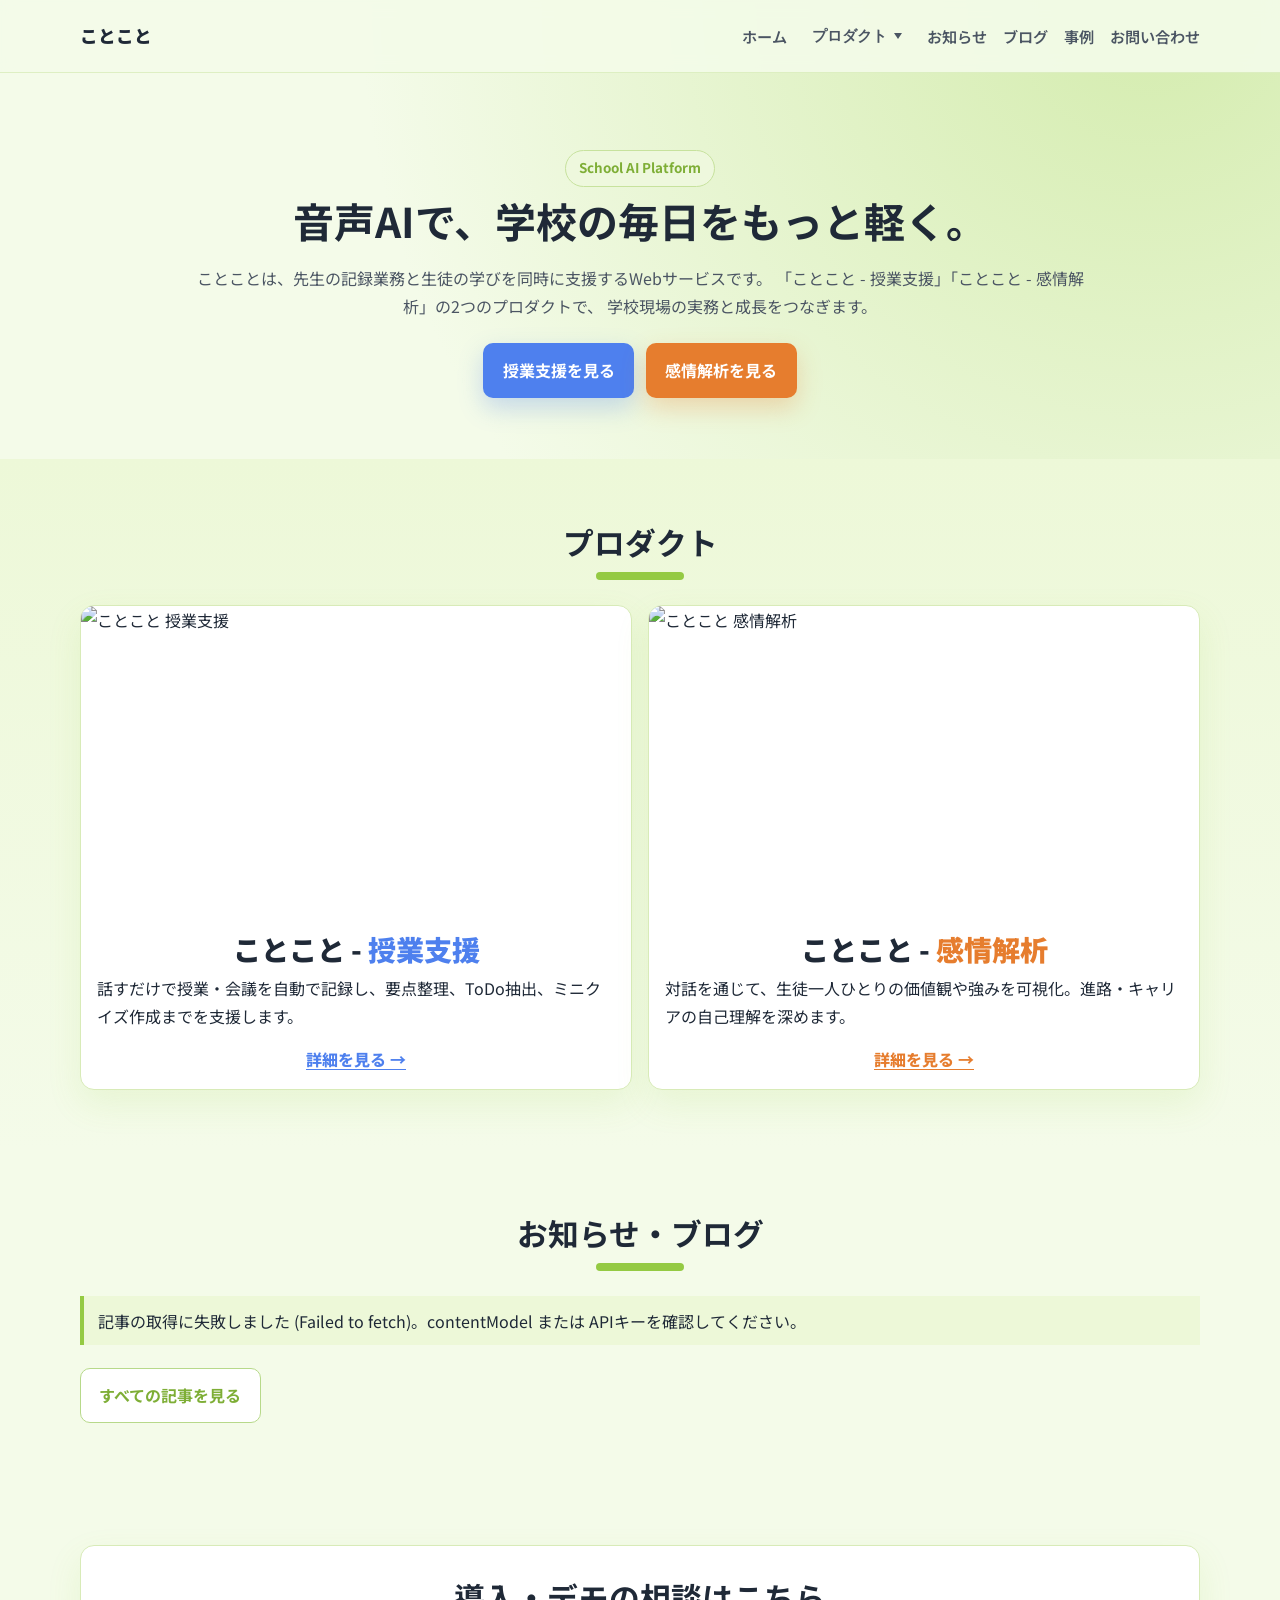
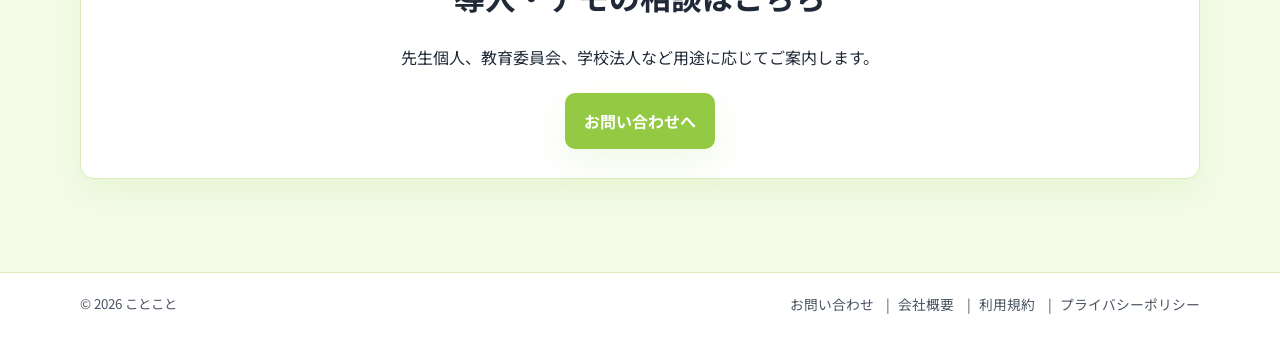
==== commit f1441e31: "ヘッダーメニュー修正／お知らせ・ブログなどを分割" ====
--- a/index.html
+++ b/index.html
@@ -8,6 +8,7 @@
       name="description"
       content="ことことは、学校・授業運営を支援する音声AIサービスです。授業支援と感情解析の2つのプロダクトを提供しています。"
     />
+    <meta name="robots" content="noindex, nofollow" />
     <link rel="preconnect" href="https://fonts.googleapis.com" />
     <link rel="preconnect" href="https://fonts.gstatic.com" crossorigin />
     <link
@@ -23,9 +24,16 @@
         <button class="nav-toggle" type="button" data-nav-toggle>MENU</button>
         <nav class="site-nav" data-nav>
           <a href="index.html">ホーム</a>
-          <a href="products-teachers.html">授業支援</a>
-          <a href="products-self-discovery.html">感情解析</a>
+          <div class="nav-dropdown">
+          <button class="nav-dropdown-toggle" type="button" data-products-toggle aria-expanded="false">プロダクト</button>
+          <div class="nav-dropdown-menu" data-products-menu>
+            <a href="products-teachers.html">授業支援</a>
+            <a href="products-self-discovery.html">感情解析</a>
+          </div>
+        </div>
+          <a href="notice.html">お知らせ</a>
           <a href="blog.html">ブログ</a>
+          <a href="casestudy.html">事例</a>
           <a href="contact.html">お問い合わせ</a>
         </nav>
       </div>
@@ -78,7 +86,7 @@
         <div class="container">
           <h2 class="reveal">お知らせ・ブログ</h2>
           <div class="notice" id="blog-status">記事を読み込み中です...</div>
-          <div class="blog-list" id="blog-list" data-limit="3"></div>
+          <div class="blog-list" id="blog-list" data-limit="3" data-blog-style="simple"></div>
           <div class="actions reveal">
             <a class="btn btn-line" href="blog.html">すべての記事を見る</a>
           </div>
--- a/assets/css/style.css
+++ b/assets/css/style.css
@@ -145,6 +145,83 @@
   font-size: 0.95rem;
 }
 
+.site-nav > a:hover,
+.site-nav > a:focus-visible {
+  color: var(--fg);
+}
+
+.nav-dropdown {
+  position: relative;
+}
+
+.nav-dropdown-toggle {
+  display: inline-flex;
+  align-items: center;
+  gap: 0.4rem;
+  border: 0;
+  background: transparent;
+  color: var(--muted);
+  font-weight: 600;
+  font-size: 0.95rem;
+  cursor: pointer;
+  padding: 0.32rem 0.58rem;
+  border-radius: 999px;
+  transition: background-color 0.2s ease, color 0.2s ease;
+}
+
+.nav-dropdown-toggle::after {
+  content: '';
+  width: 0;
+  height: 0;
+  border-left: 4px solid transparent;
+  border-right: 4px solid transparent;
+  border-top: 6px solid currentColor;
+  transition: transform 0.2s ease;
+}
+
+.nav-dropdown:hover .nav-dropdown-toggle,
+.nav-dropdown:focus-within .nav-dropdown-toggle,
+.nav-dropdown.is-open .nav-dropdown-toggle {
+  background: rgba(var(--accent-rgb), 0.12);
+  color: var(--accent);
+}
+
+.nav-dropdown.is-open .nav-dropdown-toggle::after {
+  transform: rotate(180deg);
+}
+
+.nav-dropdown-menu {
+  position: absolute;
+  top: calc(100% + 8px);
+  left: 0;
+  min-width: 150px;
+  background: var(--surface);
+  border: 1px solid var(--line);
+  border-radius: 10px;
+  box-shadow: var(--shadow);
+  padding: 0.4rem;
+  display: none;
+  flex-direction: column;
+  gap: 0.2rem;
+}
+
+.nav-dropdown-menu a {
+  white-space: nowrap;
+  padding: 0.36rem 0.48rem;
+  border-radius: 7px;
+}
+
+.nav-dropdown-menu a:hover,
+.nav-dropdown-menu a:focus-visible {
+  background: rgba(var(--accent-rgb), 0.1);
+}
+
+.nav-dropdown:hover .nav-dropdown-menu,
+.nav-dropdown:focus-within .nav-dropdown-menu,
+.nav-dropdown.is-open .nav-dropdown-menu {
+  display: flex;
+}
+
 .btn {
   display: inline-flex;
   align-items: center;
@@ -1000,6 +1077,77 @@
 .blog-list {
   display: grid;
   gap: 0.65rem;
+}
+
+.blog-category-filter {
+  display: flex;
+  flex-wrap: wrap;
+  gap: 0.5rem;
+  margin: 1rem 0 1.2rem;
+}
+
+.blog-filter-btn {
+  border: 1px solid var(--line);
+  background: #fff;
+  color: var(--fg);
+  border-radius: 999px;
+  padding: 0.42rem 0.9rem;
+  font-weight: 700;
+  font-size: 0.92rem;
+  cursor: pointer;
+}
+
+.blog-filter-btn.is-active {
+  background: rgba(var(--accent-rgb), 0.12);
+  border-color: var(--accent);
+  color: var(--accent);
+}
+
+.blog-post-nav {
+  margin-top: 1rem;
+}
+
+.btn.is-disabled {
+  opacity: 0.45;
+  pointer-events: none;
+}
+
+.notice-simple-list {
+  display: block;
+  border-top: 1px solid var(--line);
+}
+
+.notice-simple-item {
+  display: grid;
+  grid-template-columns: 160px 1fr auto;
+  align-items: center;
+  gap: 1rem;
+  padding: 1rem 0.5rem;
+  border-bottom: 1px solid var(--line);
+  color: var(--fg);
+  text-decoration: none;
+}
+
+.notice-simple-item:hover,
+.notice-simple-item:focus-visible {
+  background: rgba(var(--accent-rgb), 0.05);
+}
+
+.notice-simple-date {
+  color: var(--muted);
+  font-weight: 600;
+  letter-spacing: 0.01em;
+}
+
+.notice-simple-title {
+  font-weight: 600;
+}
+
+.notice-simple-arrow {
+  color: #18b56b;
+  font-size: 1.85rem;
+  line-height: 1;
+  font-weight: 400;
 }
 
 .blog-card {
@@ -1289,6 +1437,31 @@
     display: flex;
   }
 
+  .nav-dropdown {
+    width: 100%;
+  }
+
+  .nav-dropdown-toggle {
+    width: 100%;
+    justify-content: space-between;
+    font-size: 0.95rem;
+    border-radius: 8px;
+    padding: 0.3rem 0.4rem;
+  }
+
+  .nav-dropdown-menu {
+    position: static;
+    min-width: 0;
+    width: 100%;
+    box-shadow: none;
+    border: 0;
+    border-left: 2px solid var(--line);
+    border-radius: 0;
+    background: transparent;
+    margin-top: 0.2rem;
+    padding: 0.2rem 0 0.2rem 0.6rem;
+  }
+
   .nav-toggle {
     display: inline-flex;
   }
@@ -1319,4 +1492,25 @@
   .self-video-logo-wrap {
     width: clamp(190px, 56vw, 320px);
   }
-}
+
+  .notice-simple-item {
+    grid-template-columns: 1fr auto;
+    gap: 0.45rem 0.8rem;
+    padding: 0.85rem 0.35rem;
+  }
+
+  .notice-simple-date {
+    grid-column: 1 / 2;
+    font-size: 0.88rem;
+  }
+
+  .notice-simple-title {
+    grid-column: 1 / 2;
+  }
+
+  .notice-simple-arrow {
+    grid-row: 1 / 3;
+    grid-column: 2 / 3;
+    font-size: 1.6rem;
+  }
+}
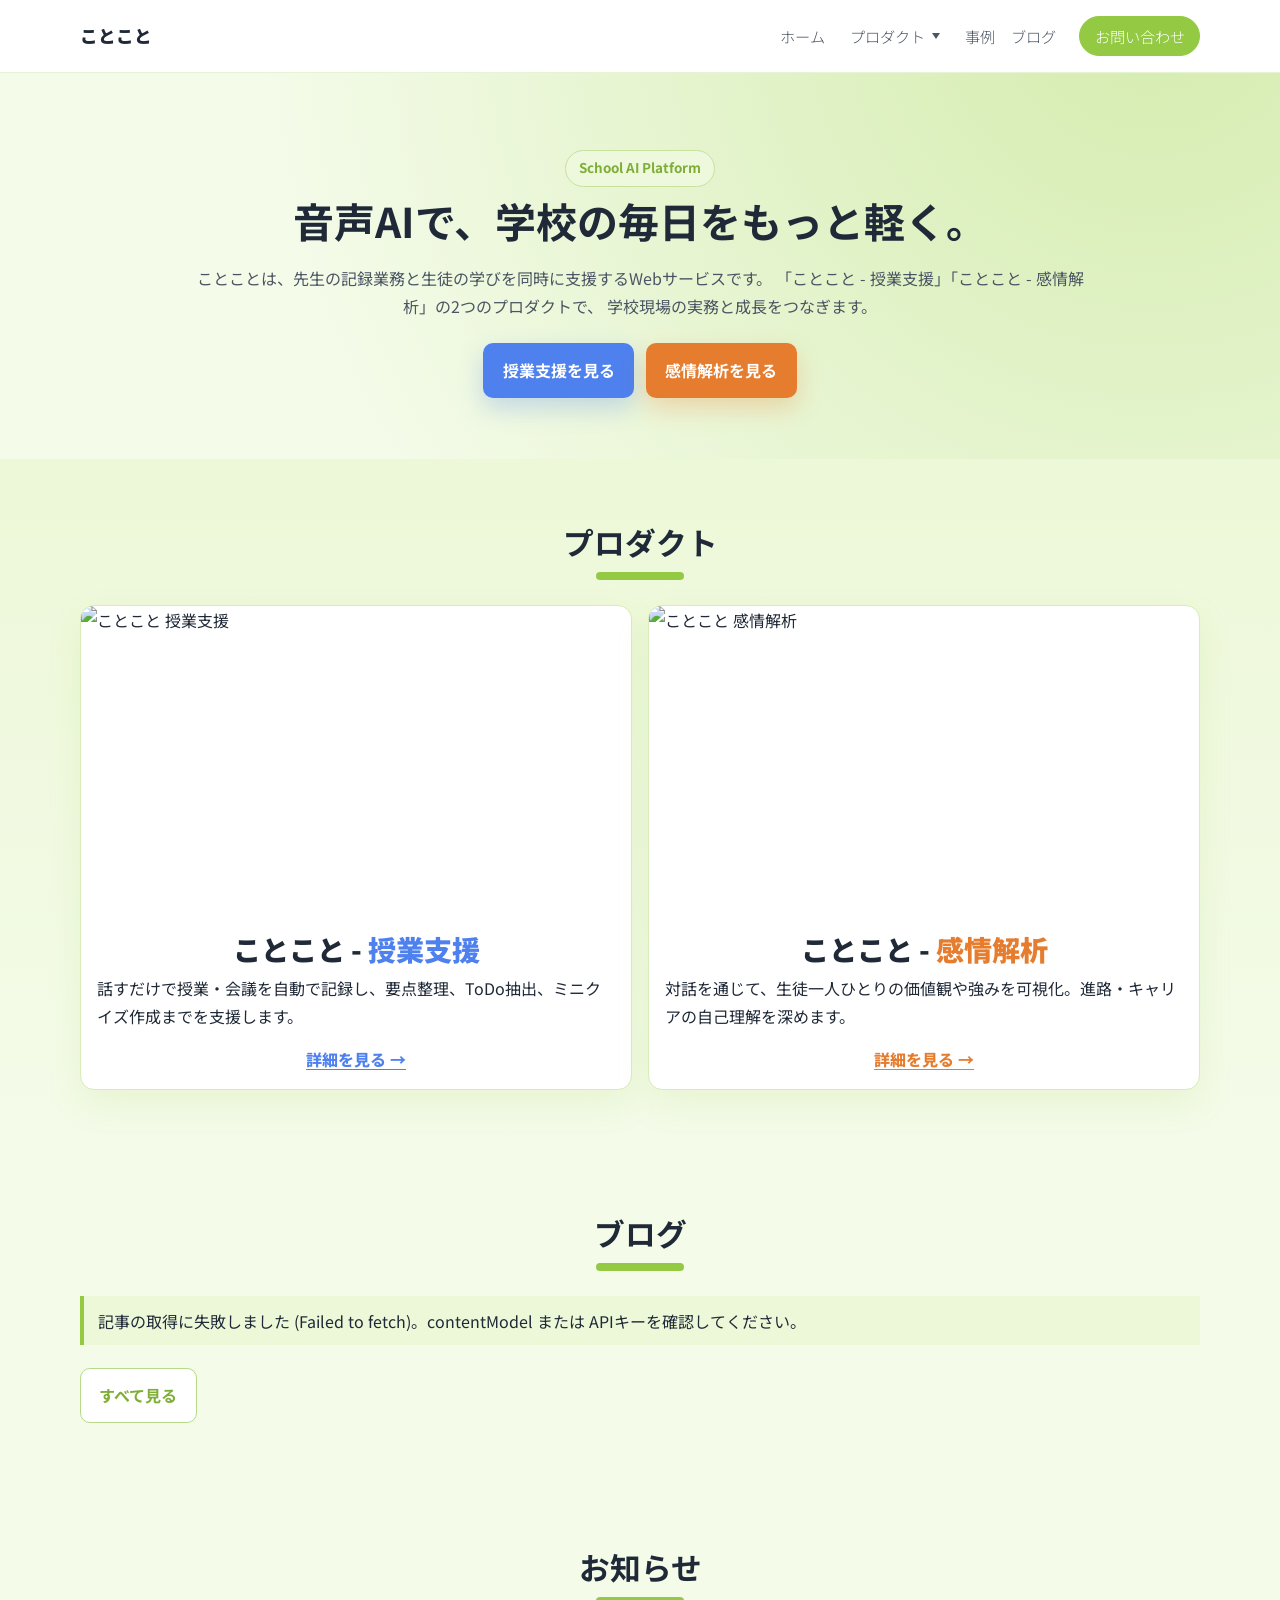
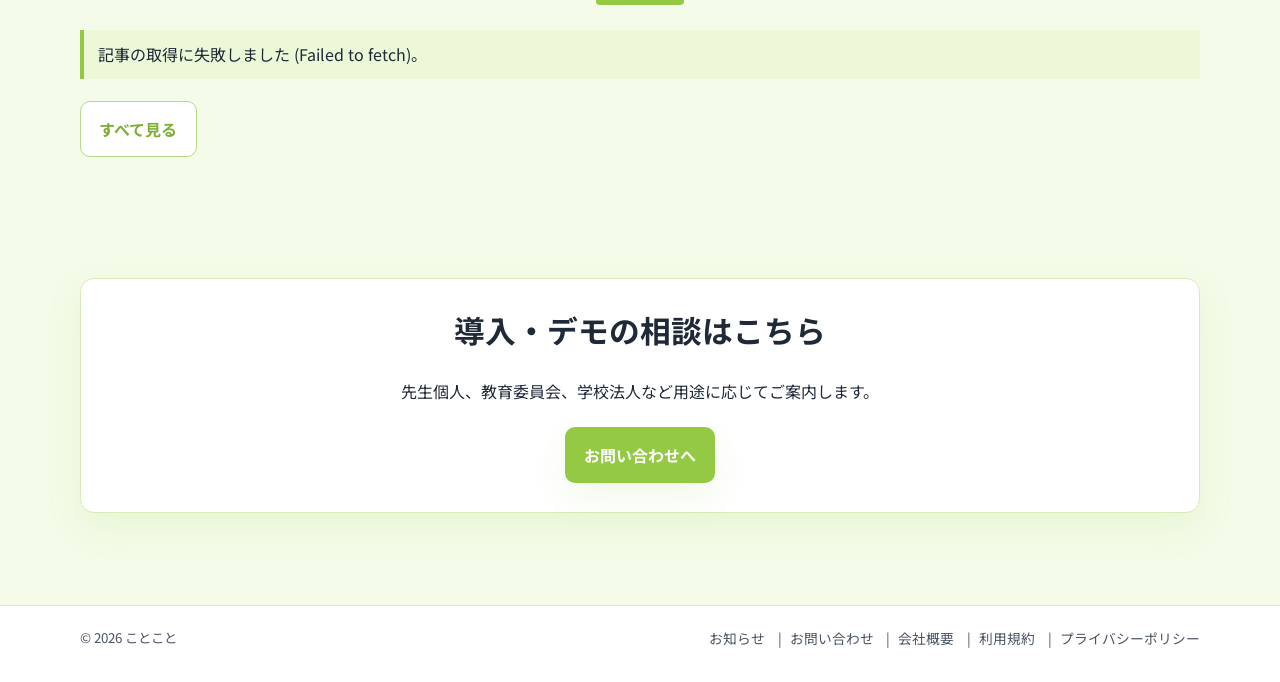
==== commit 1d75004c: "ブログ・お知らせなどの修正" ====
--- a/index.html
+++ b/index.html
@@ -31,10 +31,9 @@
             <a href="products-self-discovery.html">感情解析</a>
           </div>
         </div>
-          <a href="notice.html">お知らせ</a>
+          <a href="casestudy.html">事例</a>
           <a href="blog.html">ブログ</a>
-          <a href="casestudy.html">事例</a>
-          <a href="contact.html">お問い合わせ</a>
+          <a class="nav-contact-btn" href="contact.html">お問い合わせ</a>
         </nav>
       </div>
     </header>
@@ -84,11 +83,22 @@
 
       <section class="section">
         <div class="container">
-          <h2 class="reveal">お知らせ・ブログ</h2>
+          <h2 class="reveal">ブログ</h2>
           <div class="notice" id="blog-status">記事を読み込み中です...</div>
-          <div class="blog-list" id="blog-list" data-limit="3" data-blog-style="simple"></div>
+          <div class="blog-list" id="blog-list" data-content-category="blog" data-blog-style="media" data-limit="5"></div>
           <div class="actions reveal">
-            <a class="btn btn-line" href="blog.html">すべての記事を見る</a>
+            <a class="btn btn-line" href="blog.html">すべて見る</a>
+          </div>
+        </div>
+      </section>
+
+      <section class="section">
+        <div class="container">
+          <h2 class="reveal">お知らせ</h2>
+          <div class="notice" id="notice-status">記事を読み込み中です...</div>
+          <div class="blog-list" id="notice-list" data-category-id="notice" data-notice-style="simple" data-limit="5"></div>
+          <div class="actions reveal">
+            <a class="btn btn-line" href="notice.html">すべて見る</a>
           </div>
         </div>
       </section>
@@ -108,6 +118,7 @@
       <div class="container footer-grid">
         <small>© <span data-year></span> ことこと</small>
         <div class="footer-links">
+          <a href="notice.html">お知らせ</a>
           <a href="contact.html">お問い合わせ</a>
           <a href="https://www.137.co.jp/aboutus/" target="_blank" rel="noopener noreferrer">会社概要</a>
           <a href="terms.html">利用規約</a>
@@ -118,6 +129,7 @@
 
     <script src="assets/js/config.js"></script>
     <script src="assets/js/main.js"></script>
+    <script src="assets/js/notices.js"></script>
     <script src="assets/js/blog.js"></script>
   </body>
 </html>
--- a/assets/css/style.css
+++ b/assets/css/style.css
@@ -71,6 +71,45 @@
   --nav-panel-bg: #fffbf7;
 }
 
+body.page-content-list[data-type-theme="all"] {
+  --bg: #f4fbe9;
+  --bg-soft: #edf8d8;
+  --primary: #94ca43;
+  --primary-strong: #7eae36;
+  --line: #d8ebb8;
+  --accent-rgb: 148, 202, 67;
+  --hero-glow: #d4ecae;
+  --header-border: rgba(var(--accent-rgb), 0.22);
+  --button-line-border: #b7d98a;
+  --notice-bg: #edf8d8;
+}
+
+body.page-content-list[data-type-theme="teachers"] {
+  --bg: #eef4ff;
+  --bg-soft: #e4edff;
+  --primary: #4e80ee;
+  --primary-strong: #3e69c4;
+  --line: #cfe0ff;
+  --accent-rgb: 78, 128, 238;
+  --hero-glow: #d4e2ff;
+  --header-border: rgba(var(--accent-rgb), 0.22);
+  --button-line-border: #afc8fa;
+  --notice-bg: #e8f0ff;
+}
+
+body.page-content-list[data-type-theme="self"] {
+  --bg: #fff3e8;
+  --bg-soft: #ffe9d5;
+  --primary: #e67d2e;
+  --primary-strong: #c8661e;
+  --line: #f5cfb0;
+  --accent-rgb: 230, 125, 46;
+  --hero-glow: #ffd8b5;
+  --header-border: rgba(var(--accent-rgb), 0.24);
+  --button-line-border: #f0b98b;
+  --notice-bg: #ffefdf;
+}
+
 * {
   box-sizing: border-box;
 }
@@ -108,7 +147,7 @@
   top: 0;
   z-index: 100;
   border-bottom: 1px solid var(--header-border);
-  background: var(--header-bg);
+  background: #fff;
   backdrop-filter: blur(8px);
 }
 
@@ -141,13 +180,34 @@
 
 .site-nav a {
   color: var(--muted);
-  font-weight: 600;
+  font-weight: 300;
   font-size: 0.95rem;
 }
 
 .site-nav > a:hover,
 .site-nav > a:focus-visible {
   color: var(--fg);
+}
+
+.site-nav > a[href="blog.html"] {
+  margin-right: 0.45rem;
+}
+
+.site-nav .nav-contact-btn {
+  margin-left: auto;
+  color: #fff;
+  background: var(--primary);
+  border: 1px solid var(--primary);
+  border-radius: 999px;
+  padding: 0.35rem 0.9rem;
+  font-weight: 300;
+}
+
+.site-nav .nav-contact-btn:hover,
+.site-nav .nav-contact-btn:focus-visible {
+  color: #fff;
+  background: var(--primary-strong);
+  border-color: var(--primary-strong);
 }
 
 .nav-dropdown {
@@ -158,10 +218,12 @@
   display: inline-flex;
   align-items: center;
   gap: 0.4rem;
+  font-family: inherit;
+  line-height: 1.75;
   border: 0;
   background: transparent;
   color: var(--muted);
-  font-weight: 600;
+  font-weight: 300;
   font-size: 0.95rem;
   cursor: pointer;
   padding: 0.32rem 0.58rem;
@@ -1079,6 +1141,78 @@
   gap: 0.65rem;
 }
 
+.blog-media-list {
+  display: block;
+}
+
+.blog-media-item {
+  display: grid;
+  grid-template-columns: 240px 1fr auto;
+  gap: 1.35rem;
+  align-items: center;
+  padding: 1rem 0;
+  border-bottom: 1px solid var(--line);
+  color: var(--fg);
+  text-decoration: none;
+  transition: background-color 0.18s ease;
+}
+
+.blog-media-item:hover,
+.blog-media-item:focus-visible {
+  background: rgba(var(--accent-rgb), 0.04);
+}
+
+.blog-media-thumb {
+  width: 100%;
+  aspect-ratio: 16 / 10;
+  overflow: hidden;
+  border-radius: 4px;
+  background: #eef2f6;
+}
+
+.blog-media-thumb img {
+  width: 100%;
+  height: 100%;
+  object-fit: cover;
+}
+
+.blog-media-thumb-placeholder {
+  width: 100%;
+  height: 100%;
+  display: grid;
+  place-items: center;
+  color: var(--muted);
+  font-size: 0.88rem;
+}
+
+.blog-media-main {
+  display: grid;
+  gap: 0.45rem;
+}
+
+.blog-media-date {
+  margin: 0;
+  color: #118f76;
+  letter-spacing: 0.08em;
+  font-size: 1.15rem;
+  font-weight: 600;
+}
+
+.blog-media-title {
+  margin: 0;
+  color: #222;
+  font-size: clamp(1.1rem, 1.45vw, 1.35rem);
+  line-height: 1.5;
+  font-weight: 500;
+}
+
+.blog-media-arrow {
+  color: #118f76;
+  font-size: 2rem;
+  line-height: 1;
+  padding-right: 0.45rem;
+}
+
 .blog-category-filter {
   display: flex;
   flex-wrap: wrap;
@@ -1441,6 +1575,10 @@
     width: 100%;
   }
 
+  .site-nav .nav-contact-btn {
+    margin-left: 0;
+  }
+
   .nav-dropdown-toggle {
     width: 100%;
     justify-content: space-between;
@@ -1499,6 +1637,29 @@
     padding: 0.85rem 0.35rem;
   }
 
+  .blog-media-item {
+    grid-template-columns: 1fr auto;
+    gap: 0.75rem 0.9rem;
+  }
+
+  .blog-media-thumb {
+    grid-column: 1 / 3;
+    max-width: 220px;
+  }
+
+  .blog-media-main {
+    grid-column: 1 / 2;
+  }
+
+  .blog-media-arrow {
+    grid-column: 2 / 3;
+    align-self: center;
+    font-size: 1.7rem;
+    padding-right: 0;
+  }
+
+  .blog-media-title { font-size: 1.03rem; }
+
   .notice-simple-date {
     grid-column: 1 / 2;
     font-size: 0.88rem;
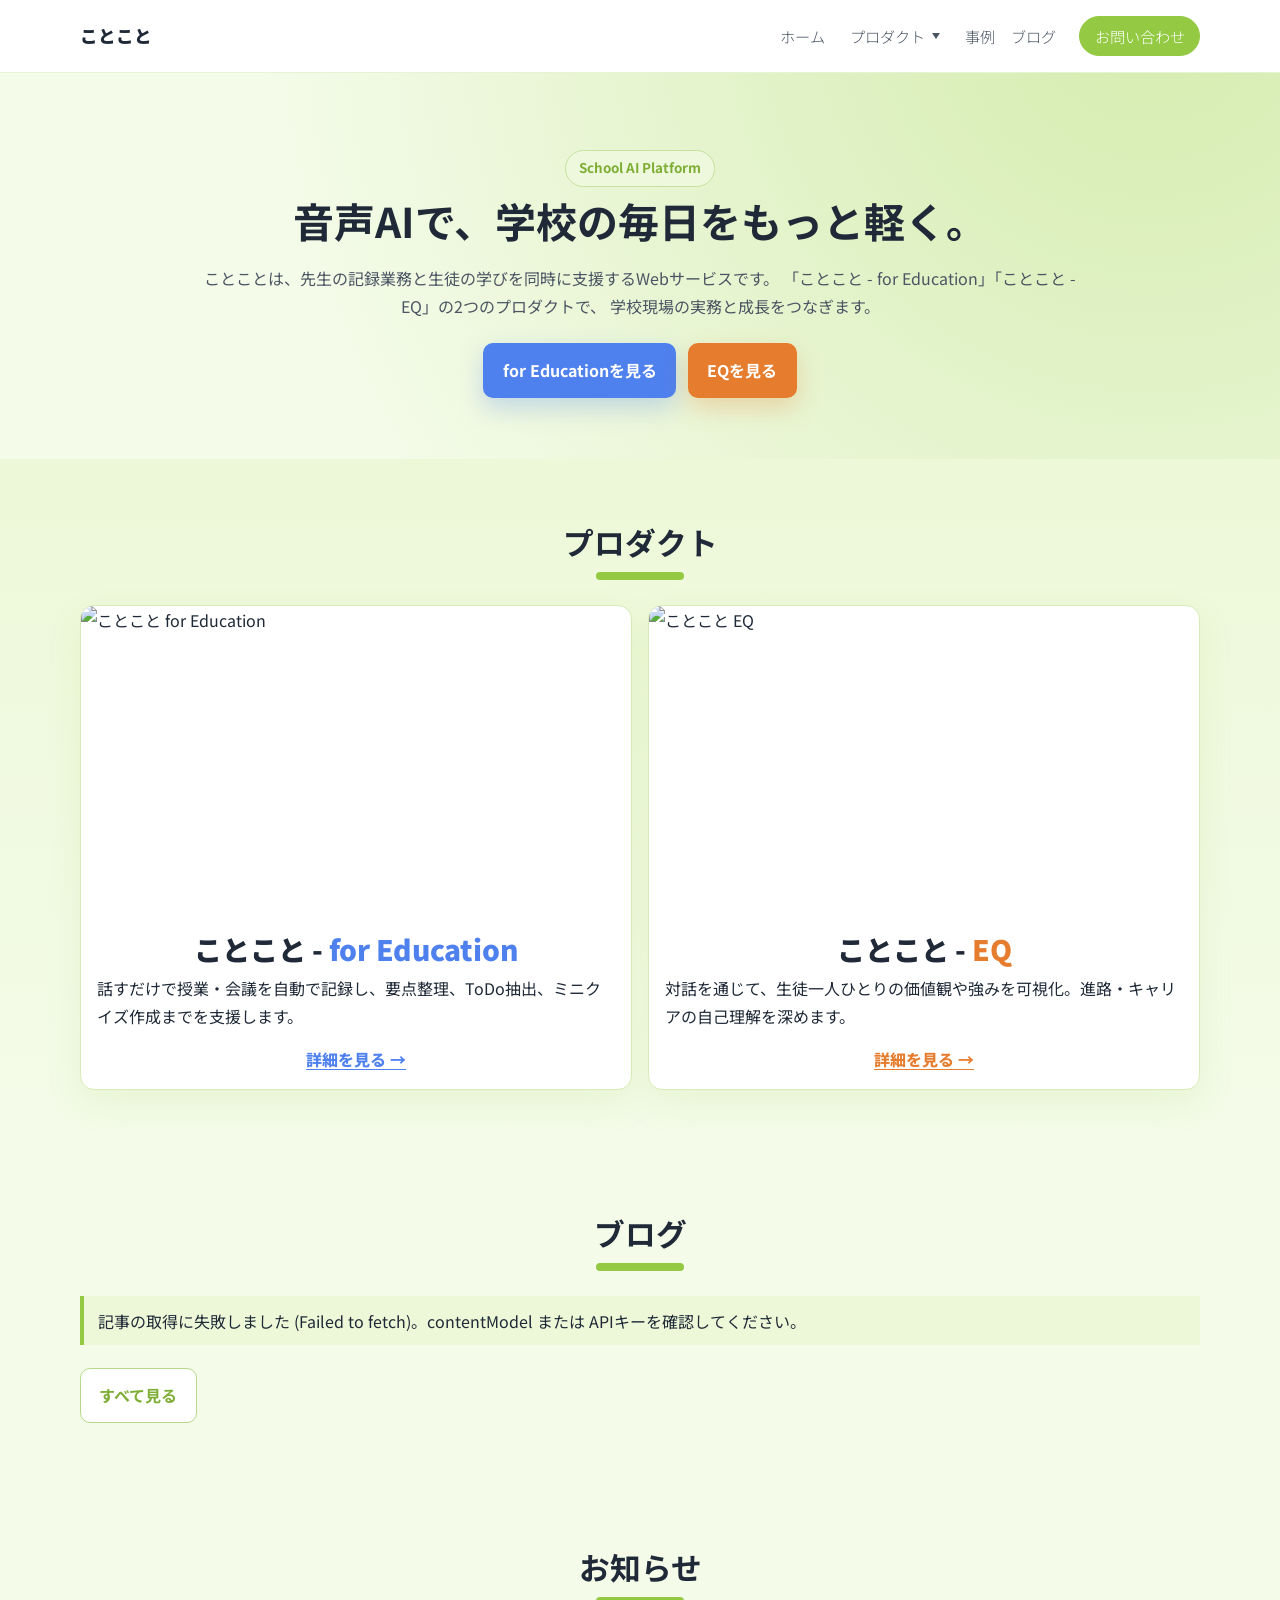
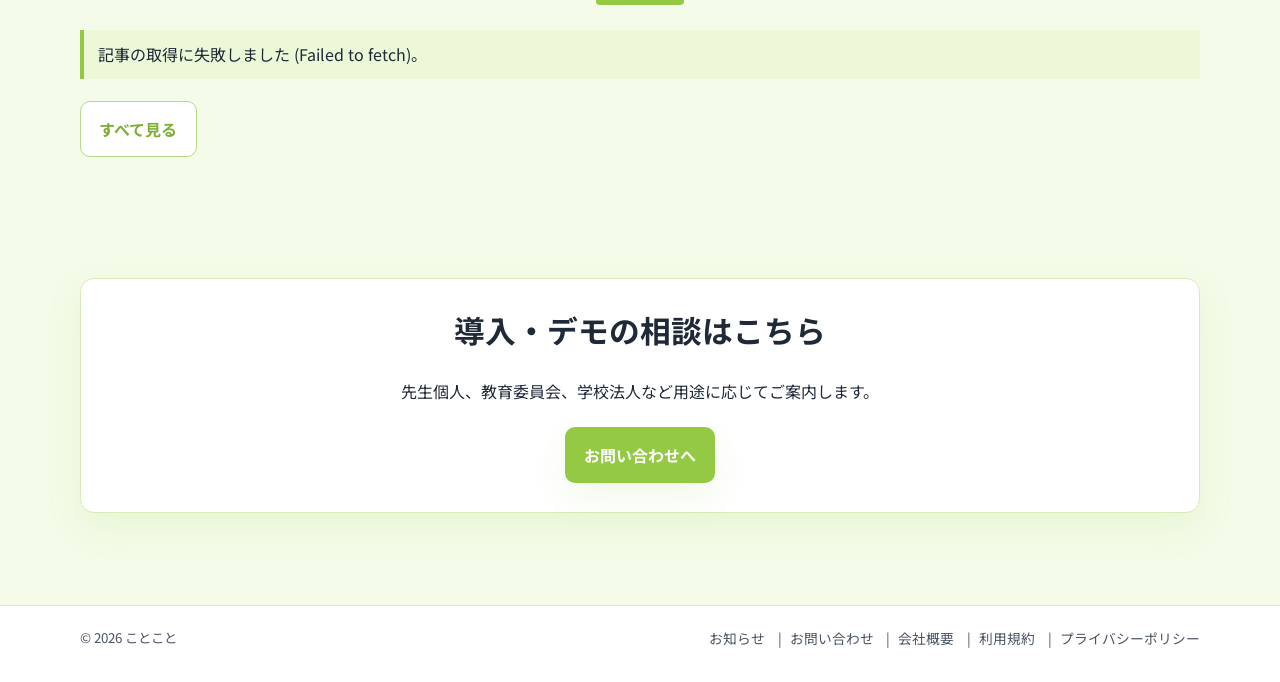
==== commit 6a710fcf: "type名の修正" ====
--- a/index.html
+++ b/index.html
@@ -3,10 +3,10 @@
   <head>
     <meta charset="UTF-8" />
     <meta name="viewport" content="width=device-width, initial-scale=1.0" />
-    <title>ことこと | 音声AIによる学校・授業支援</title>
+    <title>ことこと | 音声AIによる学校・for Education</title>
     <meta
       name="description"
-      content="ことことは、学校・授業運営を支援する音声AIサービスです。授業支援と感情解析の2つのプロダクトを提供しています。"
+      content="ことことは、学校・授業運営を支援する音声AIサービスです。for EducationとEQの2つのプロダクトを提供しています。"
     />
     <meta name="robots" content="noindex, nofollow" />
     <link rel="preconnect" href="https://fonts.googleapis.com" />
@@ -27,8 +27,8 @@
           <div class="nav-dropdown">
           <button class="nav-dropdown-toggle" type="button" data-products-toggle aria-expanded="false">プロダクト</button>
           <div class="nav-dropdown-menu" data-products-menu>
-            <a href="products-teachers.html">授業支援</a>
-            <a href="products-self-discovery.html">感情解析</a>
+            <a href="products-teachers.html">for Education</a>
+            <a href="products-self-discovery.html">EQ</a>
           </div>
         </div>
           <a href="casestudy.html">事例</a>
@@ -46,12 +46,12 @@
             <h1>音声AIで、学校の毎日をもっと軽く。</h1>
             <p>
               ことことは、先生の記録業務と生徒の学びを同時に支援するWebサービスです。
-              「ことこと - 授業支援」「ことこと - 感情解析」の2つのプロダクトで、
+              「ことこと - for Education」「ことこと - EQ」の2つのプロダクトで、
               学校現場の実務と成長をつなぎます。
             </p>
             <div class="actions">
-              <a class="btn btn-hero-teachers" href="products-teachers.html">授業支援を見る</a>
-              <a class="btn btn-hero-self" href="products-self-discovery.html">感情解析を見る</a>
+              <a class="btn btn-hero-teachers" href="products-teachers.html">for Educationを見る</a>
+              <a class="btn btn-hero-self" href="products-self-discovery.html">EQを見る</a>
             </div>
           </div>
         </div>
@@ -62,16 +62,16 @@
           <h2 class="reveal">プロダクト</h2>
           <div class="grid-2 product-grid">
             <article class="product-card reveal">
-              <img src="https://kotokoto-website-public.s3.ap-northeast-1.amazonaws.com/assets/img/jugyo/jugyo_001.png" alt="ことこと 授業支援" loading="lazy" />
-              <h3>ことこと - <span class="title-teachers">授業支援</span></h3>
+              <img src="https://kotokoto-website-public.s3.ap-northeast-1.amazonaws.com/assets/img/jugyo/jugyo_001.png" alt="ことこと for Education" loading="lazy" />
+              <h3>ことこと - <span class="title-teachers">for Education</span></h3>
               <p>
                 話すだけで授業・会議を自動で記録し、要点整理、ToDo抽出、ミニクイズ作成までを支援します。
               </p>
               <a class="product-link product-link-teachers" href="products-teachers.html">詳細を見る →</a>
             </article>
             <article class="product-card reveal">
-              <img src="https://kotokoto-website-public.s3.ap-northeast-1.amazonaws.com/assets/img/tankyu/tankyu_001.png" alt="ことこと 感情解析" loading="lazy" />
-              <h3>ことこと - <span class="title-self">感情解析</span></h3>
+              <img src="https://kotokoto-website-public.s3.ap-northeast-1.amazonaws.com/assets/img/tankyu/tankyu_001.png" alt="ことこと EQ" loading="lazy" />
+              <h3>ことこと - <span class="title-self">EQ</span></h3>
               <p>
                 対話を通じて、生徒一人ひとりの価値観や強みを可視化。進路・キャリアの自己理解を深めます。
               </p>
